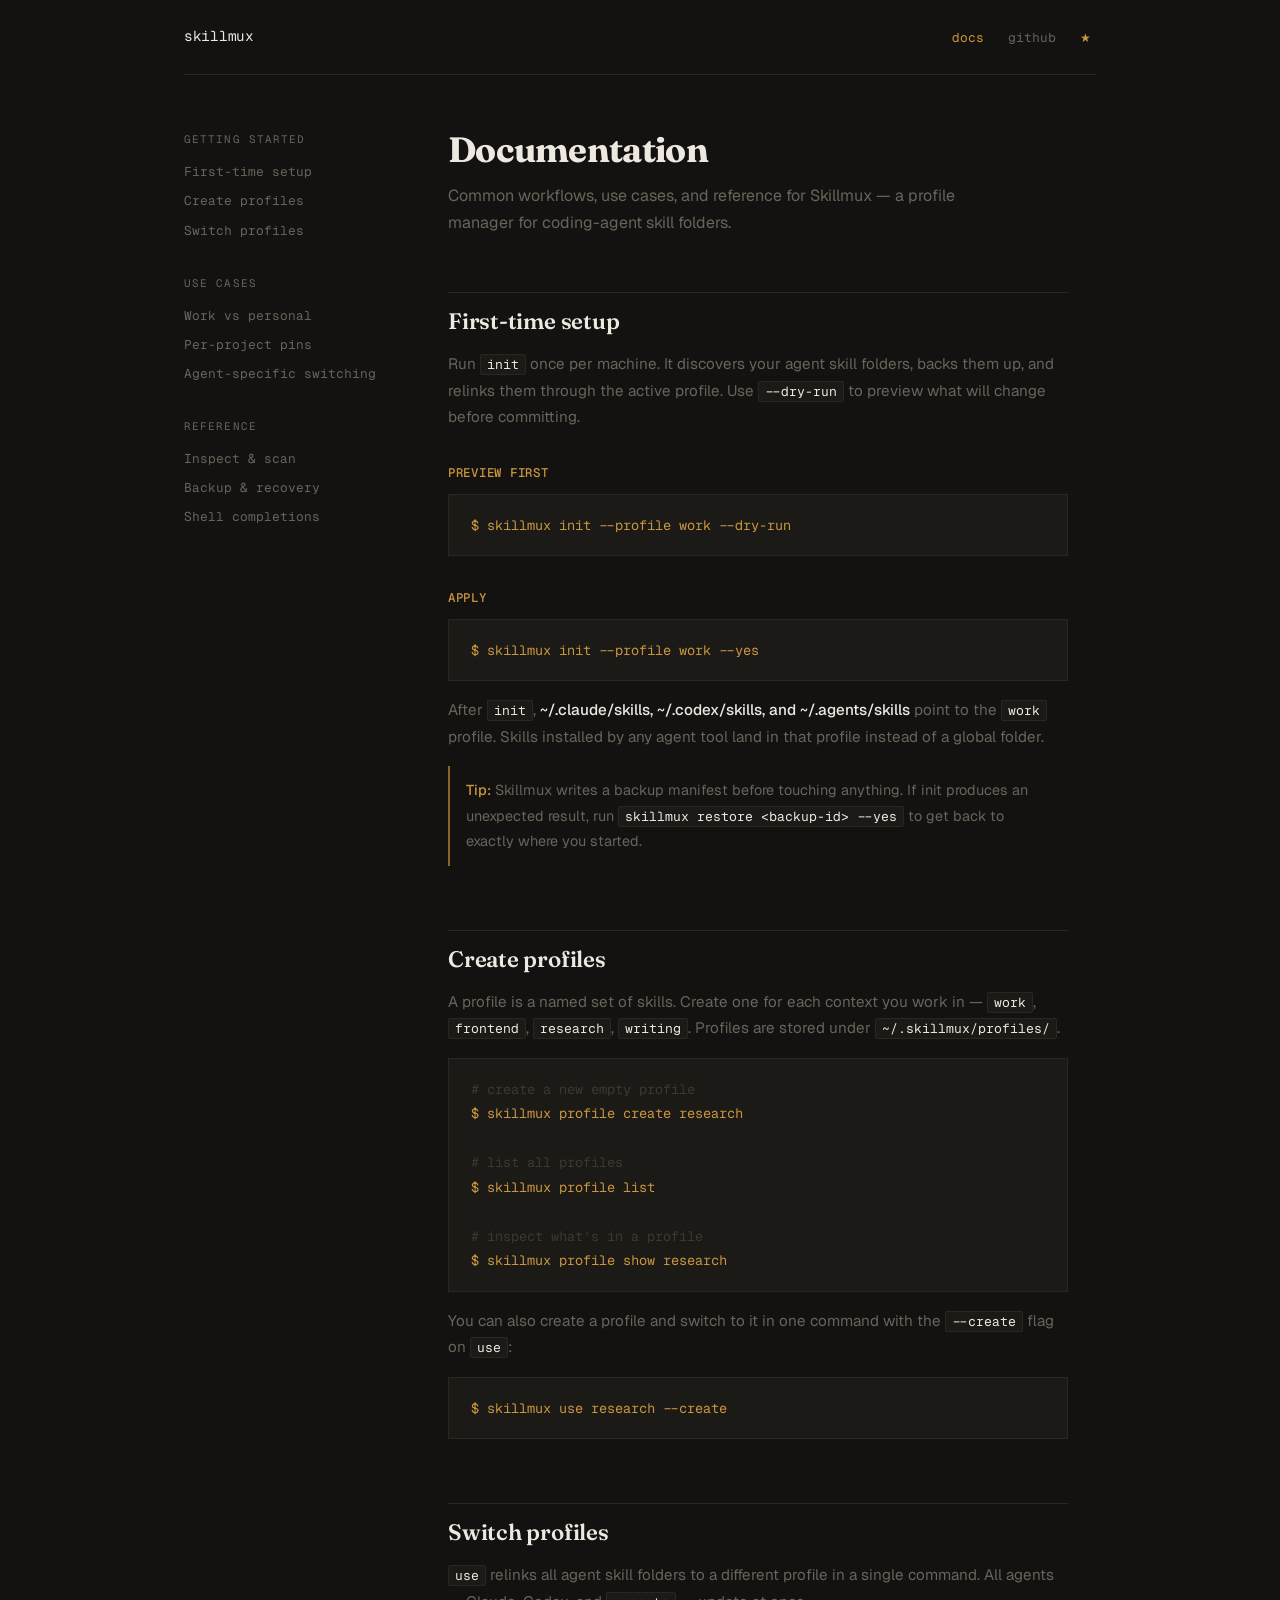
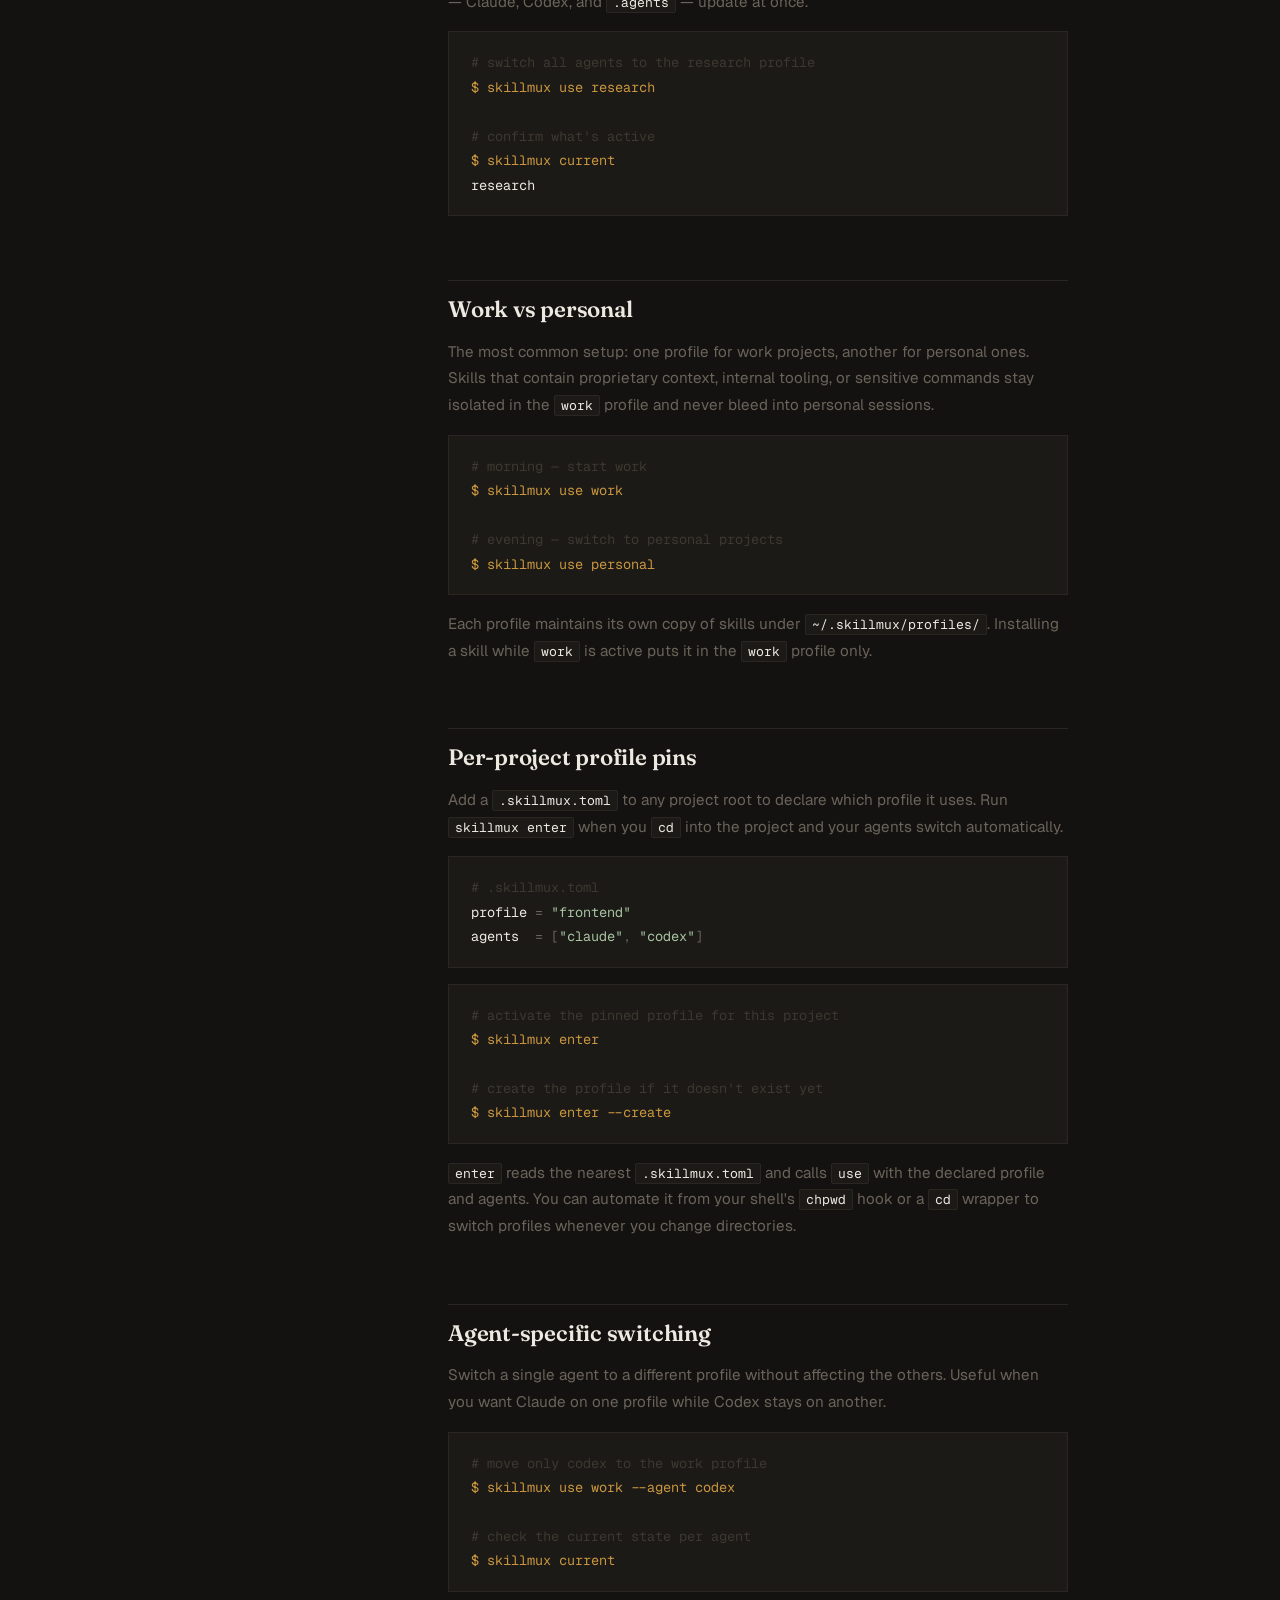
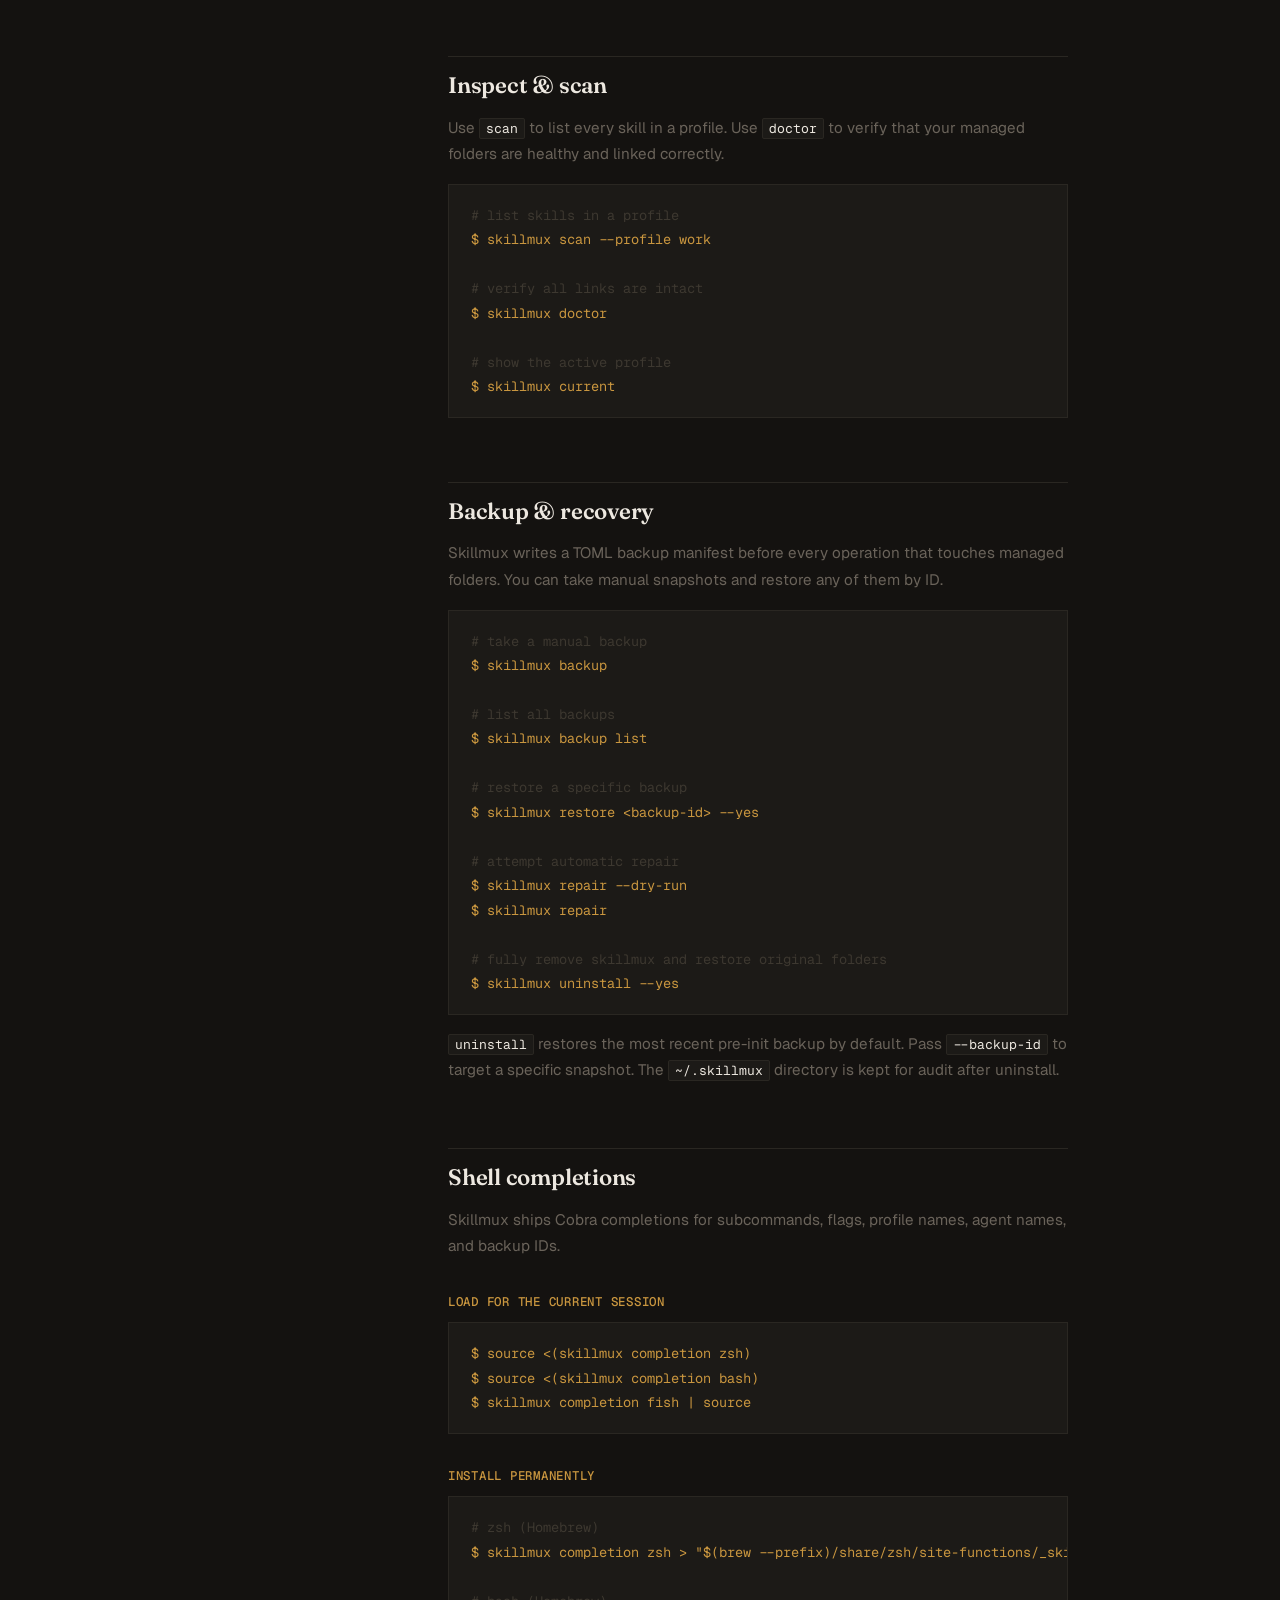
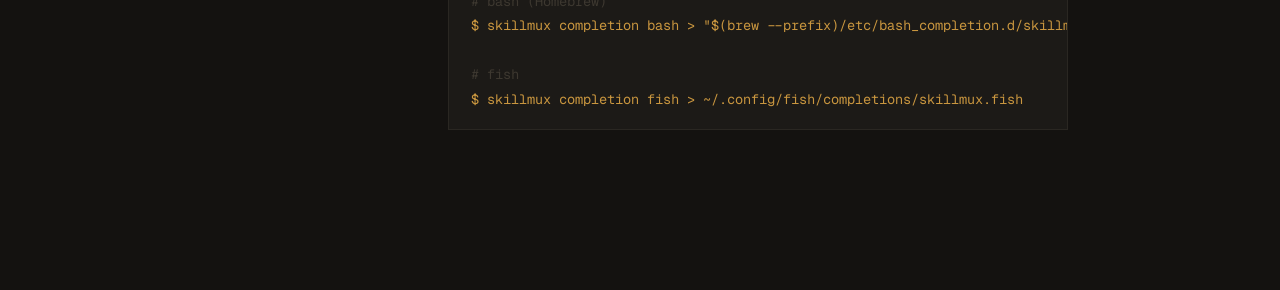
==== docs/docs.html @ 6fe3cd7b "feat: add GitHub Pages landing page and docs Static site in docs/ with landing page (index.html) and" ====
<!DOCTYPE html>
<html lang="en">
<head>
  <meta charset="UTF-8">
  <meta name="viewport" content="width=device-width, initial-scale=1.0">
  <meta name="description" content="Skillmux documentation — common workflows, profile management, per-project pins, and recovery.">
  <title>Skillmux — Docs</title>
  <link rel="preconnect" href="https://fonts.googleapis.com">
  <link rel="preconnect" href="https://fonts.gstatic.com" crossorigin>
  <link rel="stylesheet" href="style.css">
  <style>
    /* ─── Docs-specific layout ─── */

    .docs-layout {
      display: grid;
      grid-template-columns: 200px 1fr;
      gap: 64px;
      max-width: 960px;
      margin: 0 auto;
      padding: 0 24px;
    }

    @media (max-width: 680px) {
      .docs-layout {
        grid-template-columns: 1fr;
        gap: 0;
      }
      .docs-sidebar {
        position: static;
        border-bottom: 1px solid var(--border);
        padding: 24px 0;
        margin-bottom: 48px;
      }
    }

    /* ─── Sidebar ─── */

    .docs-sidebar {
      position: sticky;
      top: 40px;
      align-self: start;
      padding-top: 56px;
    }

    .sidebar-section {
      margin-bottom: 32px;
    }

    .sidebar-heading {
      font-family: var(--font-mono);
      font-size: 0.68rem;
      color: var(--muted);
      letter-spacing: 0.1em;
      text-transform: uppercase;
      margin-bottom: 10px;
    }

    .sidebar-links {
      list-style: none;
      display: flex;
      flex-direction: column;
      gap: 4px;
    }

    .sidebar-links a {
      font-family: var(--font-mono);
      font-size: 0.8rem;
      color: var(--muted);
      text-decoration: none;
      transition: color 0.15s;
      display: block;
      padding: 2px 0;
    }

    .sidebar-links a:hover { color: var(--text); }
    .sidebar-links a.active { color: var(--accent); }

    /* ─── Docs content ─── */

    .docs-content {
      padding: 56px 0 96px;
      max-width: 620px;
    }

    .docs-content h1 {
      font-family: var(--font-display);
      font-size: 2.2rem;
      font-weight: 700;
      line-height: 1.1;
      letter-spacing: -0.02em;
      color: var(--text);
      font-optical-sizing: auto;
      margin-bottom: 12px;
    }

    .docs-content .lead {
      font-size: 1rem;
      color: var(--muted);
      line-height: 1.7;
      margin-bottom: 56px;
      max-width: 520px;
    }

    .docs-section {
      margin-bottom: 64px;
    }

    .docs-section h2 {
      font-family: var(--font-display);
      font-size: 1.4rem;
      font-weight: 600;
      line-height: 1.15;
      letter-spacing: -0.01em;
      color: var(--text);
      font-optical-sizing: auto;
      margin-bottom: 16px;
      padding-top: 16px;
      border-top: 1px solid var(--border);
    }

    .docs-section h3 {
      font-family: var(--font-mono);
      font-size: 0.78rem;
      font-weight: 500;
      color: var(--accent);
      letter-spacing: 0.06em;
      text-transform: uppercase;
      margin-top: 32px;
      margin-bottom: 10px;
    }

    .docs-section p {
      font-size: 0.95rem;
      color: var(--muted);
      line-height: 1.75;
      margin-bottom: 16px;
    }

    .docs-section p strong {
      color: var(--text);
      font-weight: 500;
    }

    .docs-section ul,
    .docs-section ol {
      padding-left: 20px;
      margin-bottom: 16px;
    }

    .docs-section li {
      font-size: 0.95rem;
      color: var(--muted);
      line-height: 1.75;
      margin-bottom: 4px;
    }

    .docs-section li strong { color: var(--text); font-weight: 500; }

    .code-block {
      background: var(--surface);
      border: 1px solid var(--border);
      padding: 18px 22px;
      margin-bottom: 16px;
      overflow-x: auto;
    }

    .code-block pre {
      font-family: var(--font-mono);
      font-size: 0.85rem;
      line-height: 1.8;
      color: var(--muted);
      white-space: pre;
      tab-size: 2;
    }

    .code-block .c  { color: var(--muted-2); }
    .code-block .v  { color: var(--accent); }
    .code-block .k  { color: var(--text); }
    .code-block .s  { color: #A8C4A2; }
    .code-block .kw { color: #8BAFC4; }

    /* inline code */
    .docs-section code {
      font-family: var(--font-mono);
      font-size: 0.82rem;
      color: var(--text);
      background: var(--surface);
      padding: 1px 6px;
      border: 1px solid var(--border);
      border-radius: 2px;
    }

    .callout {
      border-left: 2px solid var(--border);
      padding: 12px 16px;
      margin-bottom: 16px;
    }

    .callout p {
      margin-bottom: 0;
      font-size: 0.9rem;
    }

    .callout.tip { border-color: var(--accent-dim); }
    .callout.tip p { color: var(--muted); }
    .callout.tip strong { color: var(--accent); }

    /* ─── Header override for wider layout ─── */
    .docs-header-wrap {
      max-width: 960px;
      margin: 0 auto;
      padding: 0 24px;
    }
  </style>
</head>
<body>

  <!-- ─── Header ─── -->
  <div class="docs-header-wrap">
    <header class="site-header">
      <a href="/" class="wordmark">skillmux</a>
      <nav aria-label="Site navigation">
        <ul class="site-nav">
          <li><a href="docs.html" style="color: var(--accent);">docs</a></li>
          <li><a href="https://github.com/boringstackoverflow/skillmux">github</a></li>
          <li>
            <a href="https://github.com/boringstackoverflow/skillmux" class="stars" id="gh-link" aria-label="Star on GitHub">
              <span class="star-glyph" aria-hidden="true">★</span>
              <span id="star-count"></span>
            </a>
          </li>
        </ul>
      </nav>
    </header>
  </div>

  <!-- ─── Docs layout ─── -->
  <div class="docs-layout">

    <!-- Sidebar -->
    <aside class="docs-sidebar" aria-label="Documentation navigation">

      <div class="sidebar-section">
        <p class="sidebar-heading">Getting started</p>
        <ul class="sidebar-links">
          <li><a href="#first-time-setup">First-time setup</a></li>
          <li><a href="#create-profiles">Create profiles</a></li>
          <li><a href="#switch-profiles">Switch profiles</a></li>
        </ul>
      </div>

      <div class="sidebar-section">
        <p class="sidebar-heading">Use cases</p>
        <ul class="sidebar-links">
          <li><a href="#work-vs-personal">Work vs personal</a></li>
          <li><a href="#per-project-pins">Per-project pins</a></li>
          <li><a href="#agent-specific">Agent-specific switching</a></li>
        </ul>
      </div>

      <div class="sidebar-section">
        <p class="sidebar-heading">Reference</p>
        <ul class="sidebar-links">
          <li><a href="#inspect">Inspect &amp; scan</a></li>
          <li><a href="#recovery">Backup &amp; recovery</a></li>
          <li><a href="#completions">Shell completions</a></li>
        </ul>
      </div>

    </aside>

    <!-- Main content -->
    <main class="docs-content">

      <h1>Documentation</h1>
      <p class="lead">
        Common workflows, use cases, and reference for Skillmux — a profile manager
        for coding-agent skill folders.
      </p>

      <!-- ─── First-time setup ─── -->
      <section class="docs-section" id="first-time-setup">
        <h2>First-time setup</h2>
        <p>
          Run <code>init</code> once per machine. It discovers your agent skill folders,
          backs them up, and relinks them through the active profile. Use <code>--dry-run</code>
          to preview what will change before committing.
        </p>

        <h3>Preview first</h3>
        <div class="code-block"><pre>
<span class="v">$ skillmux init --profile work --dry-run</span></pre>
        </div>

        <h3>Apply</h3>
        <div class="code-block"><pre>
<span class="v">$ skillmux init --profile work --yes</span></pre>
        </div>

        <p>
          After <code>init</code>, <strong>~/.claude/skills, ~/.codex/skills, and ~/.agents/skills</strong>
          point to the <code>work</code> profile. Skills installed by any agent tool
          land in that profile instead of a global folder.
        </p>

        <div class="callout tip">
          <p><strong>Tip:</strong> Skillmux writes a backup manifest before touching anything.
          If init produces an unexpected result, run <code>skillmux restore &lt;backup-id&gt; --yes</code>
          to get back to exactly where you started.</p>
        </div>
      </section>

      <!-- ─── Create profiles ─── -->
      <section class="docs-section" id="create-profiles">
        <h2>Create profiles</h2>
        <p>
          A profile is a named set of skills. Create one for each context you work in —
          <code>work</code>, <code>frontend</code>, <code>research</code>, <code>writing</code>.
          Profiles are stored under <code>~/.skillmux/profiles/</code>.
        </p>

        <div class="code-block"><pre>
<span class="c"># create a new empty profile</span>
<span class="v">$ skillmux profile create research</span>

<span class="c"># list all profiles</span>
<span class="v">$ skillmux profile list</span>

<span class="c"># inspect what's in a profile</span>
<span class="v">$ skillmux profile show research</span></pre>
        </div>

        <p>
          You can also create a profile and switch to it in one command with the
          <code>--create</code> flag on <code>use</code>:
        </p>

        <div class="code-block"><pre>
<span class="v">$ skillmux use research --create</span></pre>
        </div>
      </section>

      <!-- ─── Switch profiles ─── -->
      <section class="docs-section" id="switch-profiles">
        <h2>Switch profiles</h2>
        <p>
          <code>use</code> relinks all agent skill folders to a different profile in a
          single command. All agents — Claude, Codex, and <code>.agents</code> — update at once.
        </p>

        <div class="code-block"><pre>
<span class="c"># switch all agents to the research profile</span>
<span class="v">$ skillmux use research</span>

<span class="c"># confirm what's active</span>
<span class="v">$ skillmux current</span>
<span class="k">research</span></pre>
        </div>
      </section>

      <!-- ─── Work vs personal ─── -->
      <section class="docs-section" id="work-vs-personal">
        <h2>Work vs personal</h2>
        <p>
          The most common setup: one profile for work projects, another for personal ones.
          Skills that contain proprietary context, internal tooling, or sensitive commands
          stay isolated in the <code>work</code> profile and never bleed into personal sessions.
        </p>

        <div class="code-block"><pre>
<span class="c"># morning — start work</span>
<span class="v">$ skillmux use work</span>

<span class="c"># evening — switch to personal projects</span>
<span class="v">$ skillmux use personal</span></pre>
        </div>

        <p>
          Each profile maintains its own copy of skills under <code>~/.skillmux/profiles/</code>.
          Installing a skill while <code>work</code> is active puts it in the <code>work</code> profile only.
        </p>
      </section>

      <!-- ─── Per-project pins ─── -->
      <section class="docs-section" id="per-project-pins">
        <h2>Per-project profile pins</h2>
        <p>
          Add a <code>.skillmux.toml</code> to any project root to declare which profile it uses.
          Run <code>skillmux enter</code> when you <code>cd</code> into the project and your agents
          switch automatically.
        </p>

        <div class="code-block"><pre>
<span class="c"># .skillmux.toml</span>
<span class="k">profile</span> = <span class="s">"frontend"</span>
<span class="k">agents</span>  = [<span class="s">"claude"</span>, <span class="s">"codex"</span>]</pre>
        </div>

        <div class="code-block"><pre>
<span class="c"># activate the pinned profile for this project</span>
<span class="v">$ skillmux enter</span>

<span class="c"># create the profile if it doesn't exist yet</span>
<span class="v">$ skillmux enter --create</span></pre>
        </div>

        <p>
          <code>enter</code> reads the nearest <code>.skillmux.toml</code> and calls <code>use</code>
          with the declared profile and agents. You can automate it from your shell's
          <code>chpwd</code> hook or a <code>cd</code> wrapper to switch profiles whenever
          you change directories.
        </p>
      </section>

      <!-- ─── Agent-specific switching ─── -->
      <section class="docs-section" id="agent-specific">
        <h2>Agent-specific switching</h2>
        <p>
          Switch a single agent to a different profile without affecting the others.
          Useful when you want Claude on one profile while Codex stays on another.
        </p>

        <div class="code-block"><pre>
<span class="c"># move only codex to the work profile</span>
<span class="v">$ skillmux use work --agent codex</span>

<span class="c"># check the current state per agent</span>
<span class="v">$ skillmux current</span></pre>
        </div>
      </section>

      <!-- ─── Inspect & scan ─── -->
      <section class="docs-section" id="inspect">
        <h2>Inspect &amp; scan</h2>
        <p>
          Use <code>scan</code> to list every skill in a profile. Use <code>doctor</code>
          to verify that your managed folders are healthy and linked correctly.
        </p>

        <div class="code-block"><pre>
<span class="c"># list skills in a profile</span>
<span class="v">$ skillmux scan --profile work</span>

<span class="c"># verify all links are intact</span>
<span class="v">$ skillmux doctor</span>

<span class="c"># show the active profile</span>
<span class="v">$ skillmux current</span></pre>
        </div>
      </section>

      <!-- ─── Backup & recovery ─── -->
      <section class="docs-section" id="recovery">
        <h2>Backup &amp; recovery</h2>
        <p>
          Skillmux writes a TOML backup manifest before every operation that touches
          managed folders. You can take manual snapshots and restore any of them by ID.
        </p>

        <div class="code-block"><pre>
<span class="c"># take a manual backup</span>
<span class="v">$ skillmux backup</span>

<span class="c"># list all backups</span>
<span class="v">$ skillmux backup list</span>

<span class="c"># restore a specific backup</span>
<span class="v">$ skillmux restore &lt;backup-id&gt; --yes</span>

<span class="c"># attempt automatic repair</span>
<span class="v">$ skillmux repair --dry-run</span>
<span class="v">$ skillmux repair</span>

<span class="c"># fully remove skillmux and restore original folders</span>
<span class="v">$ skillmux uninstall --yes</span></pre>
        </div>

        <p>
          <code>uninstall</code> restores the most recent pre-init backup by default.
          Pass <code>--backup-id</code> to target a specific snapshot. The
          <code>~/.skillmux</code> directory is kept for audit after uninstall.
        </p>
      </section>

      <!-- ─── Shell completions ─── -->
      <section class="docs-section" id="completions">
        <h2>Shell completions</h2>
        <p>
          Skillmux ships Cobra completions for subcommands, flags, profile names, agent
          names, and backup IDs.
        </p>

        <h3>Load for the current session</h3>
        <div class="code-block"><pre>
<span class="v">$ source &lt;(skillmux completion zsh)</span>
<span class="v">$ source &lt;(skillmux completion bash)</span>
<span class="v">$ skillmux completion fish | source</span></pre>
        </div>

        <h3>Install permanently</h3>
        <div class="code-block"><pre>
<span class="c"># zsh (Homebrew)</span>
<span class="v">$ skillmux completion zsh &gt; "$(brew --prefix)/share/zsh/site-functions/_skillmux"</span>

<span class="c"># bash (Homebrew)</span>
<span class="v">$ skillmux completion bash &gt; "$(brew --prefix)/etc/bash_completion.d/skillmux"</span>

<span class="c"># fish</span>
<span class="v">$ skillmux completion fish &gt; ~/.config/fish/completions/skillmux.fish</span></pre>
        </div>
      </section>

    </main>
  </div>

  <script>
    // Fetch live GitHub star count
    (function() {
      var el = document.getElementById('star-count');
      if (!el) return;
      fetch('https://api.github.com/repos/boringstackoverflow/skillmux', {
        headers: { 'Accept': 'application/vnd.github.v3+json' }
      })
      .then(function(r) { return r.json(); })
      .then(function(d) {
        var n = d.stargazers_count;
        if (typeof n === 'number') {
          el.textContent = n >= 1000
            ? (n / 1000).toFixed(1).replace(/\.0$/, '') + 'k'
            : String(n);
        }
      })
      .catch(function() {});
    })();

    // Highlight active sidebar link on scroll
    (function() {
      var sections = document.querySelectorAll('.docs-section[id]');
      var links = document.querySelectorAll('.sidebar-links a');
      if (!sections.length || !links.length) return;

      function onScroll() {
        var scrollY = window.scrollY + 120;
        var current = '';
        sections.forEach(function(s) {
          if (s.offsetTop <= scrollY) current = s.id;
        });
        links.forEach(function(a) {
          a.classList.toggle('active', a.getAttribute('href') === '#' + current);
        });
      }

      window.addEventListener('scroll', onScroll, { passive: true });
      onScroll();
    })();
  </script>

</body>
</html>
---- docs/style.css ----
@import url('https://fonts.googleapis.com/css2?family=Fraunces:ital,opsz,wght@0,9..144,300..900;1,9..144,300..900&display=swap');
@import url('https://fonts.googleapis.com/css2?family=Geist:wght@300;400;500;600&family=Geist+Mono:wght@300;400;500&display=swap');

:root {
  --bg:         #141210;
  --surface:    #1C1A17;
  --surface-2:  #242118;
  --text:       #EDE8E0;
  --muted:      #6A635A;
  --muted-2:    #3D3830;
  --accent:     #C9963F;
  --accent-dim: #8A6629;
  --border:     #2A2722;

  --font-display: 'Fraunces', Georgia, serif;
  --font-body:    'Geist', -apple-system, BlinkMacSystemFont, sans-serif;
  --font-mono:    'Geist Mono', 'Menlo', 'Monaco', monospace;

  --max-w: 680px;
}

*, *::before, *::after {
  box-sizing: border-box;
  margin: 0;
  padding: 0;
}

html {
  font-size: 16px;
  scroll-behavior: smooth;
}

body {
  background: var(--bg);
  color: var(--text);
  font-family: var(--font-body);
  font-size: 1rem;
  line-height: 1.65;
  -webkit-font-smoothing: antialiased;
  -moz-osx-font-smoothing: grayscale;
}

/* ─── Layout ─── */

.wrap {
  max-width: var(--max-w);
  margin: 0 auto;
  padding: 0 24px;
}

/* ─── Header ─── */

.site-header {
  display: flex;
  justify-content: space-between;
  align-items: center;
  padding: 24px 0;
  border-bottom: 1px solid var(--border);
}

.wordmark {
  font-family: var(--font-mono);
  font-size: 0.9rem;
  font-weight: 400;
  color: var(--text);
  letter-spacing: -0.02em;
  text-decoration: none;
}
.wordmark:hover { color: var(--accent); }

.site-nav {
  display: flex;
  gap: 24px;
  align-items: center;
  list-style: none;
}

.site-nav a {
  font-family: var(--font-mono);
  font-size: 0.8rem;
  color: var(--muted);
  text-decoration: none;
  transition: color 0.15s;
}
.site-nav a:hover { color: var(--text); }

.stars {
  display: flex;
  align-items: center;
  gap: 5px;
  font-family: var(--font-mono);
  font-size: 0.8rem;
  color: var(--muted);
  text-decoration: none;
  transition: color 0.15s;
}
.stars:hover { color: var(--text); }
.star-glyph { color: var(--accent); font-size: 0.72rem; }

/* ─── Hero ─── */

.hero {
  padding: 96px 0 80px;
}

.eyebrow {
  display: block;
  font-family: var(--font-mono);
  font-size: 0.72rem;
  color: var(--accent);
  letter-spacing: 0.12em;
  text-transform: uppercase;
  margin-bottom: 24px;
}

.headline {
  font-family: var(--font-display);
  font-size: clamp(2.6rem, 6vw, 3.75rem);
  font-weight: 700;
  line-height: 1.08;
  letter-spacing: -0.02em;
  color: var(--text);
  font-optical-sizing: auto;
  margin-bottom: 28px;
}

.subhead {
  font-size: 1.05rem;
  color: var(--muted);
  line-height: 1.7;
  max-width: 520px;
  margin-bottom: 48px;
}

.subhead strong {
  color: var(--text);
  font-weight: 500;
}

/* ─── Install block ─── */

.install {
  margin-bottom: 0;
}

.install-label {
  display: block;
  font-family: var(--font-mono);
  font-size: 0.7rem;
  color: var(--muted);
  letter-spacing: 0.1em;
  text-transform: uppercase;
  margin-bottom: 8px;
}

.install-primary {
  display: flex;
  align-items: center;
  gap: 14px;
  flex-wrap: wrap;
  margin-bottom: 4px;
}

.install-cmd {
  font-family: var(--font-mono);
  font-size: 1.15rem;
  font-weight: 400;
  color: var(--text);
  letter-spacing: -0.01em;
  /* selectable text — no box, no chrome */
  cursor: text;
  user-select: all;
}

.copy-btn {
  background: none;
  border: 1px solid var(--border);
  color: var(--muted);
  font-family: var(--font-mono);
  font-size: 0.7rem;
  padding: 4px 10px;
  cursor: pointer;
  border-radius: 3px;
  transition: border-color 0.15s, color 0.15s;
  letter-spacing: 0.04em;
  flex-shrink: 0;
}
.copy-btn:hover { border-color: var(--accent-dim); color: var(--accent); }
.copy-btn.copied { border-color: var(--accent); color: var(--accent); }

.install-alts {
  display: flex;
  flex-direction: column;
  gap: 5px;
  margin-top: 14px;
  padding-top: 14px;
  border-top: 1px solid var(--border);
}

.install-alt-row {
  display: flex;
  align-items: baseline;
  gap: 14px;
  font-family: var(--font-mono);
  font-size: 0.8rem;
  color: var(--muted);
}

.alt-method {
  color: var(--muted-2);
  min-width: 36px;
  flex-shrink: 0;
}

/* ─── Features ─── */

.features {
  padding: 72px 0;
  border-top: 1px solid var(--border);
}

.section-label {
  display: block;
  font-family: var(--font-mono);
  font-size: 0.7rem;
  color: var(--muted);
  letter-spacing: 0.1em;
  text-transform: uppercase;
  margin-bottom: 48px;
}

.feature-list {
  display: flex;
  flex-direction: column;
  gap: 40px;
}

.feature {
  display: grid;
  grid-template-columns: 1fr 2fr;
  gap: 32px;
  align-items: start;
}

@media (max-width: 540px) {
  .feature { grid-template-columns: 1fr; gap: 8px; }
}

.feature-title {
  font-family: var(--font-display);
  font-size: 1.15rem;
  font-weight: 500;
  color: var(--text);
  line-height: 1.2;
  font-optical-sizing: auto;
}

.feature-desc {
  font-size: 0.95rem;
  color: var(--muted);
  line-height: 1.7;
}

.feature-desc strong {
  color: var(--text);
  font-weight: 500;
}

/* ─── In practice / proof ─── */

.proof {
  padding: 72px 0;
  border-top: 1px solid var(--border);
}

.snippet {
  background: var(--surface);
  border: 1px solid var(--border);
  padding: 24px 28px;
  margin-bottom: 14px;
  overflow-x: auto;
}

.snippet pre {
  font-family: var(--font-mono);
  font-size: 0.85rem;
  line-height: 1.8;
  color: var(--muted);
  white-space: pre;
  tab-size: 2;
}

.c { color: var(--muted-2); }         /* comment */
.k { color: var(--text); }            /* key */
.s { color: #A8C4A2; }                /* string */
.v { color: var(--accent); }          /* command / value */

.attribution {
  font-family: var(--font-mono);
  font-size: 0.72rem;
  color: var(--muted-2);
}

/* ─── Footer ─── */

.site-footer {
  padding: 48px 0 64px;
  border-top: 1px solid var(--border);
  display: flex;
  justify-content: space-between;
  align-items: center;
  flex-wrap: wrap;
  gap: 16px;
}

.footer-copy {
  font-family: var(--font-mono);
  font-size: 0.75rem;
  color: var(--muted-2);
}

.footer-links {
  display: flex;
  gap: 24px;
  list-style: none;
}

.footer-links a {
  font-family: var(--font-mono);
  font-size: 0.75rem;
  color: var(--muted);
  text-decoration: none;
  transition: color 0.15s;
}
.footer-links a:hover { color: var(--accent); }

/* ─── Responsive ─── */

@media (max-width: 480px) {
  .hero { padding: 64px 0 56px; }
  .install-cmd { font-size: 0.9rem; word-break: break-all; }
  .features, .proof { padding: 56px 0; }
  .site-footer { flex-direction: column; align-items: flex-start; }
}
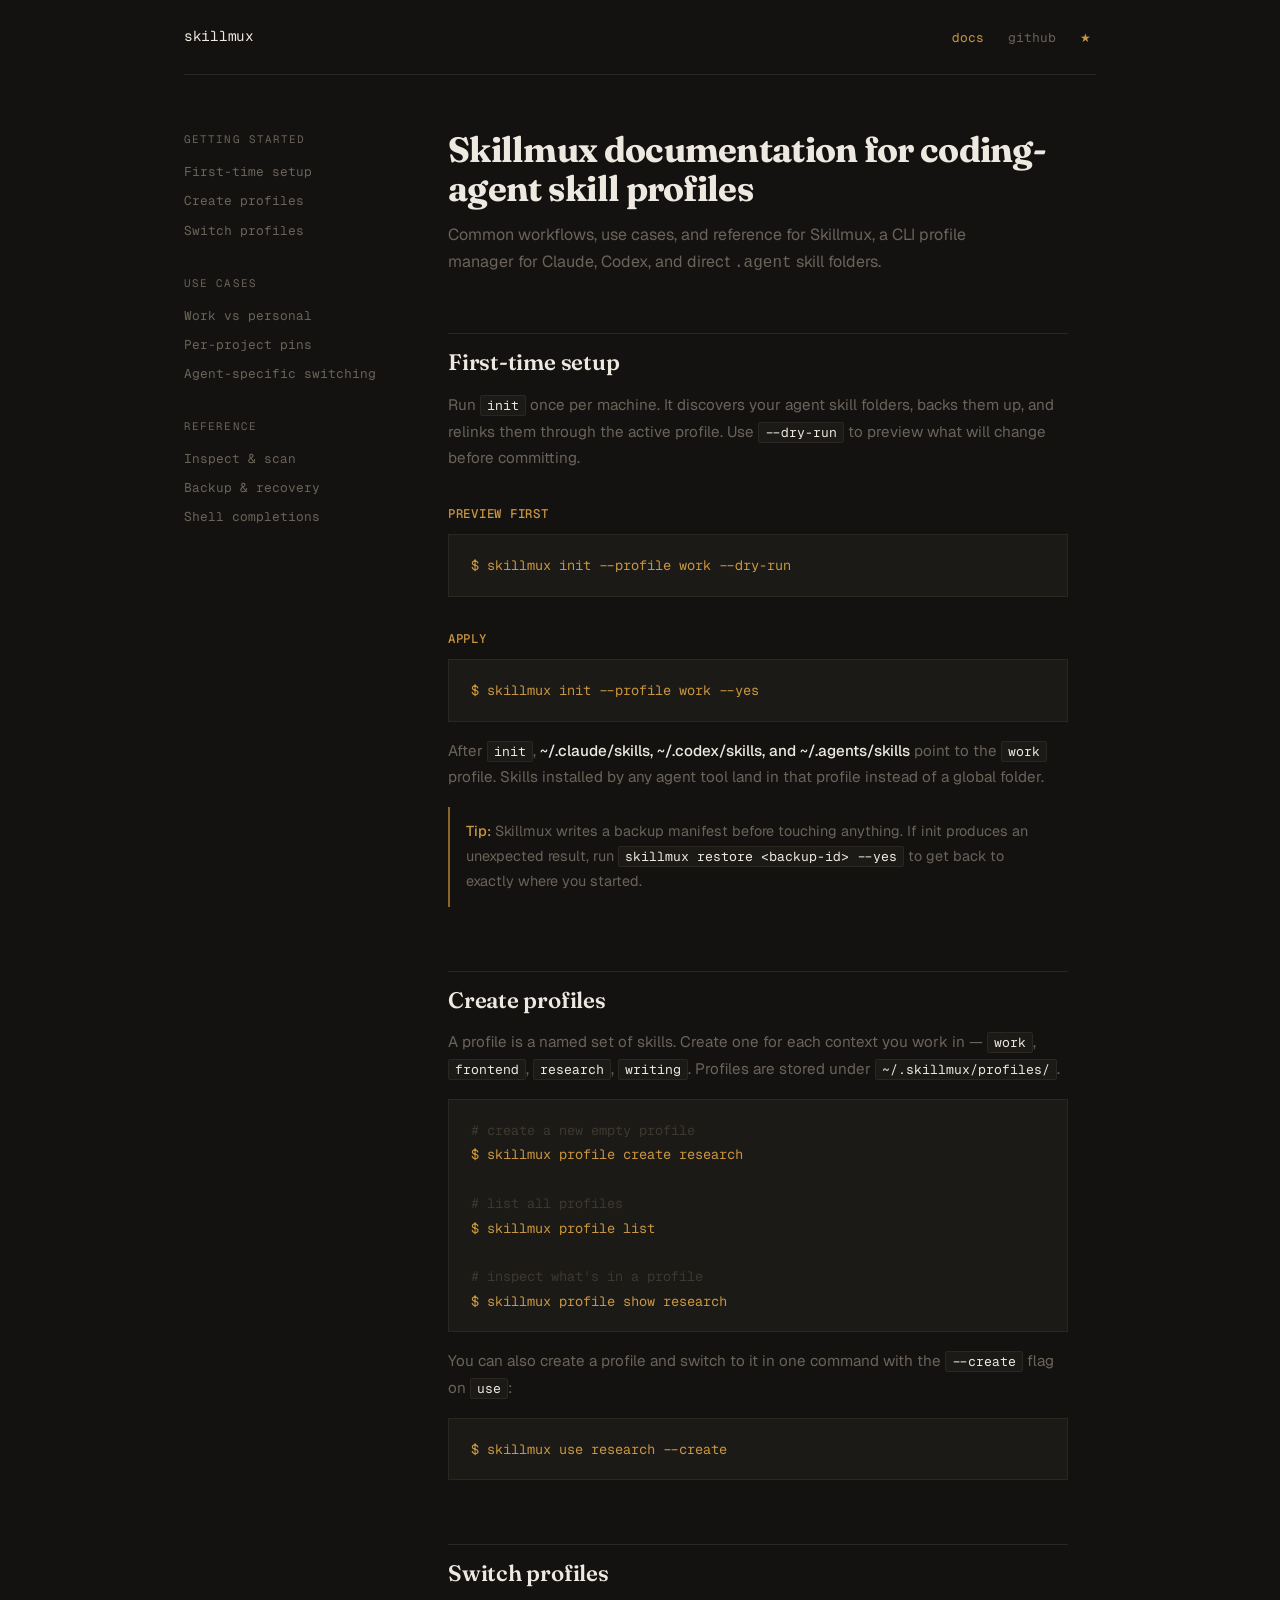
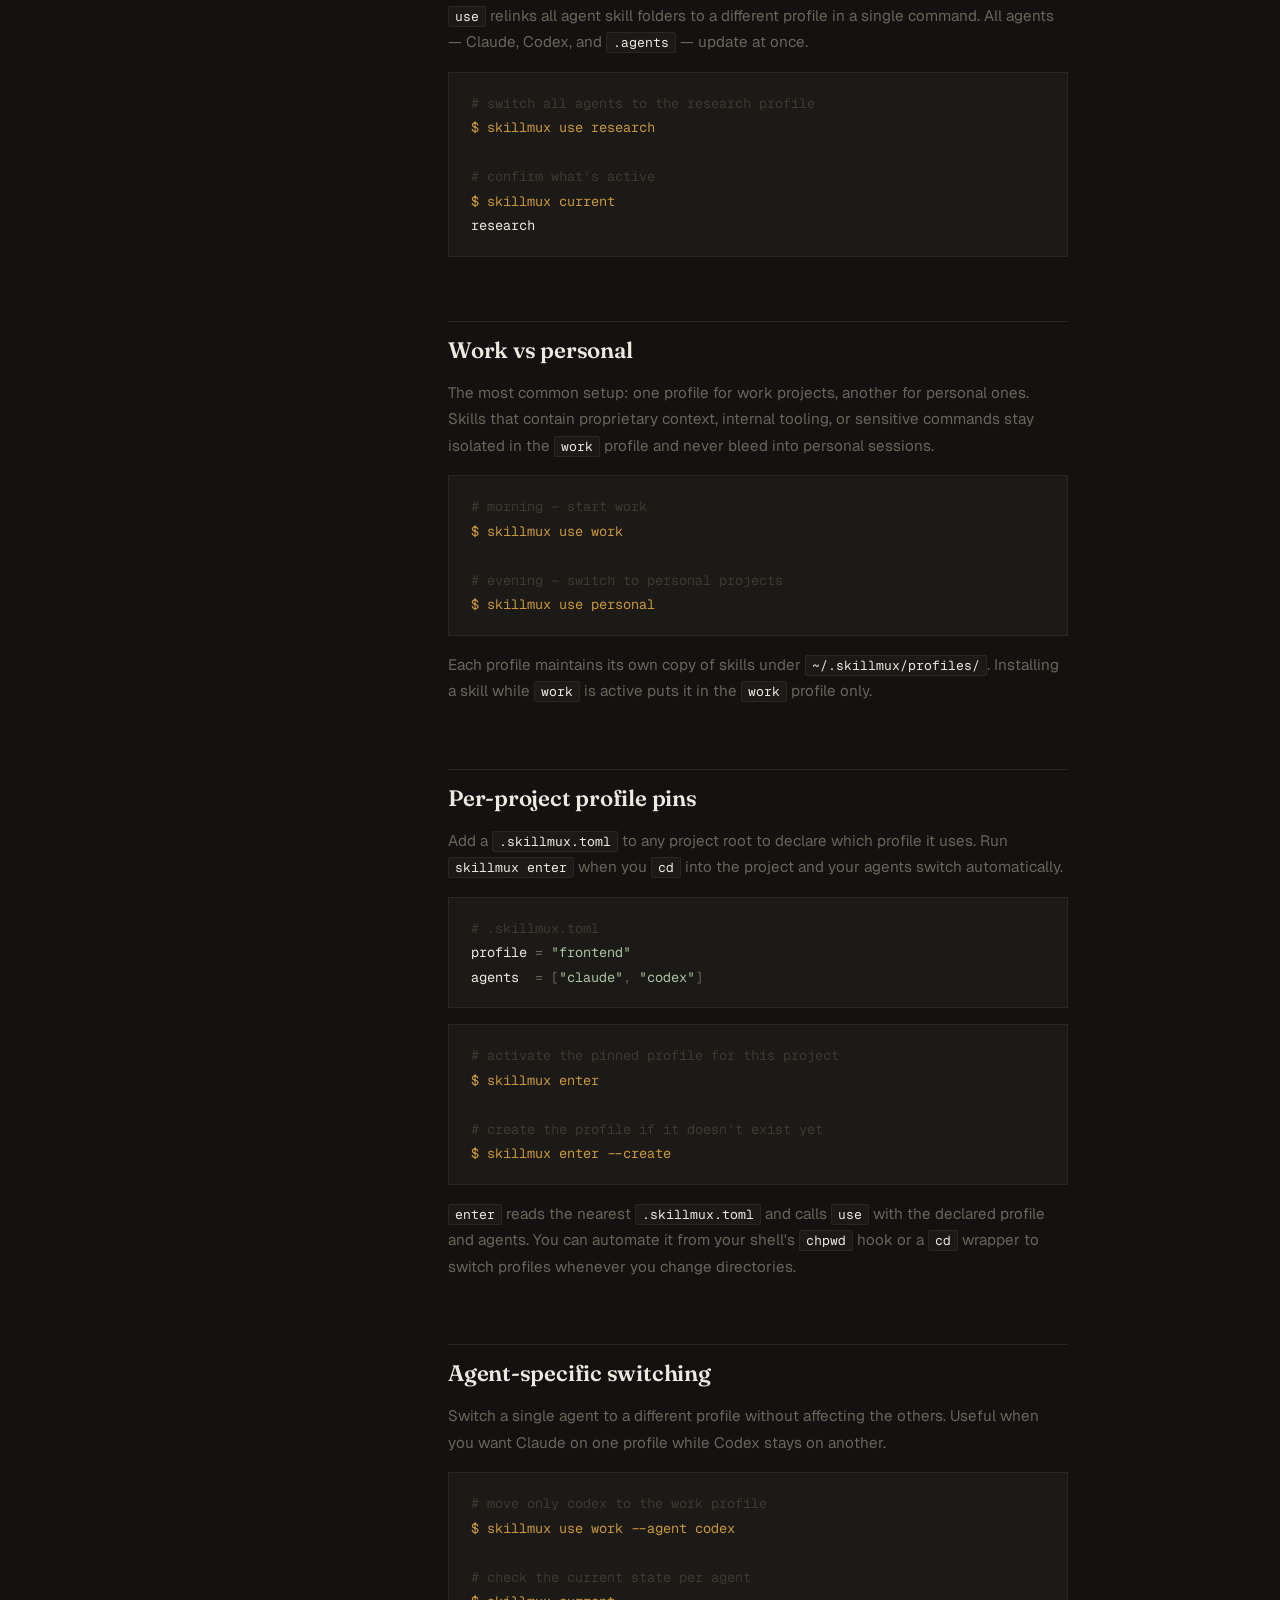
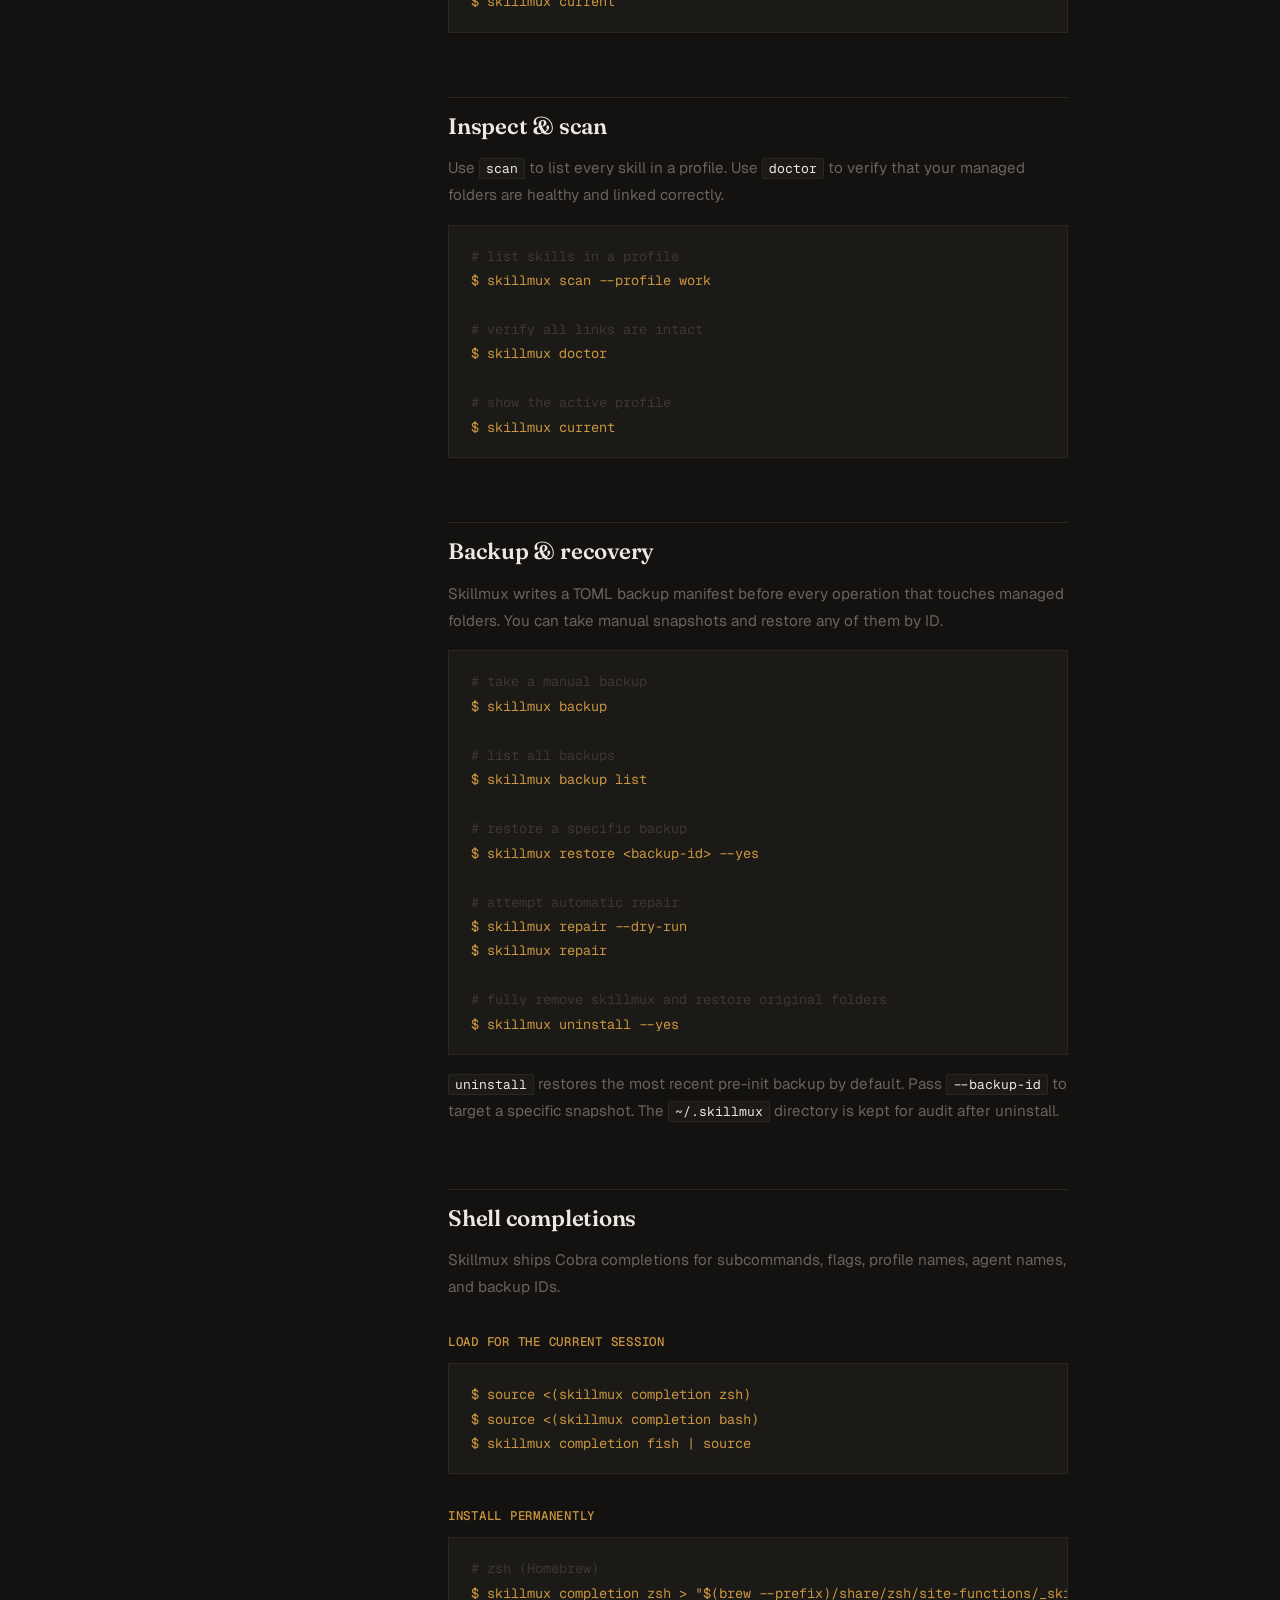
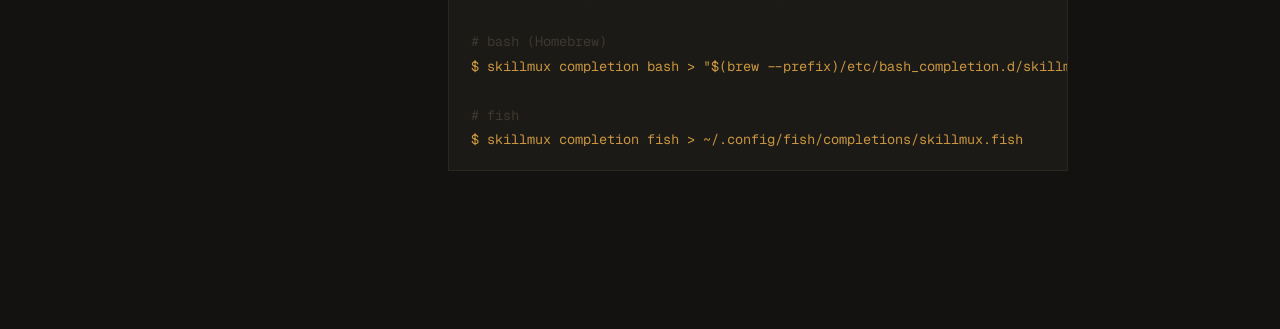
==== commit 0745c7a5: "Improve SEO metadata and site discovery" ====
--- a/docs/docs.html
+++ b/docs/docs.html
@@ -3,11 +3,51 @@
 <head>
   <meta charset="UTF-8">
   <meta name="viewport" content="width=device-width, initial-scale=1.0">
-  <meta name="description" content="Skillmux documentation — common workflows, profile management, per-project pins, and recovery.">
-  <title>Skillmux — Docs</title>
+  <meta name="description" content="Skillmux documentation for Claude, Codex, and coding-agent skill profiles. Learn setup, profile switching, per-project pins, backups, and shell completions.">
+  <meta name="robots" content="index,follow">
+  <meta name="theme-color" content="#141210">
+  <link rel="canonical" href="https://boringstackoverflow.github.io/skillmux/docs.html">
+  <meta property="og:site_name" content="Skillmux">
+  <meta property="og:title" content="Skillmux Docs — coding-agent skill profiles">
+  <meta property="og:description" content="Setup, profile switching, project pins, backup recovery, and shell completion docs for Skillmux.">
+  <meta property="og:type" content="article">
+  <meta property="og:url" content="https://boringstackoverflow.github.io/skillmux/docs.html">
+  <meta property="og:image" content="https://boringstackoverflow.github.io/skillmux/social-card.png">
+  <meta property="og:image:type" content="image/png">
+  <meta property="og:image:width" content="1200">
+  <meta property="og:image:height" content="630">
+  <meta property="og:image:alt" content="Skillmux documentation for coding-agent skill profiles">
+  <meta property="og:locale" content="en_US">
+  <meta name="twitter:card" content="summary_large_image">
+  <meta name="twitter:title" content="Skillmux Docs — coding-agent skill profiles">
+  <meta name="twitter:description" content="Common workflows and command reference for managing Claude, Codex, and coding-agent skill profiles.">
+  <meta name="twitter:image" content="https://boringstackoverflow.github.io/skillmux/social-card.png">
+  <title>Skillmux Docs — Claude, Codex, and coding-agent skill profiles</title>
+  <link rel="icon" href="favicon.svg" type="image/svg+xml">
+  <link rel="manifest" href="site.webmanifest">
   <link rel="preconnect" href="https://fonts.googleapis.com">
   <link rel="preconnect" href="https://fonts.gstatic.com" crossorigin>
   <link rel="stylesheet" href="style.css">
+  <script type="application/ld+json">
+  {
+    "@context": "https://schema.org",
+    "@type": "TechArticle",
+    "headline": "Skillmux documentation for coding-agent skill profiles",
+    "description": "Common workflows and command reference for managing Claude, Codex, and coding-agent skill profiles with Skillmux.",
+    "url": "https://boringstackoverflow.github.io/skillmux/docs.html",
+    "about": "Skill profile management for coding agents",
+    "author": {
+      "@type": "Person",
+      "name": "boringstackoverflow",
+      "url": "https://github.com/boringstackoverflow"
+    },
+    "publisher": {
+      "@type": "Organization",
+      "name": "Skillmux",
+      "url": "https://boringstackoverflow.github.io/skillmux/"
+    }
+  }
+  </script>
   <style>
     /* ─── Docs-specific layout ─── */
 
@@ -15,7 +55,7 @@
       display: grid;
       grid-template-columns: 200px 1fr;
       gap: 64px;
-      max-width: 960px;
+      max-width: var(--max-w);
       margin: 0 auto;
       padding: 0 24px;
     }
@@ -207,7 +247,7 @@
 
     /* ─── Header override for wider layout ─── */
     .docs-header-wrap {
-      max-width: 960px;
+      max-width: var(--max-w);
       margin: 0 auto;
       padding: 0 24px;
     }
@@ -218,7 +258,7 @@
   <!-- ─── Header ─── -->
   <div class="docs-header-wrap">
     <header class="site-header">
-      <a href="/" class="wordmark">skillmux</a>
+      <a href="https://boringstackoverflow.github.io/skillmux/" class="wordmark">skillmux</a>
       <nav aria-label="Site navigation">
         <ul class="site-nav">
           <li><a href="docs.html" style="color: var(--accent);">docs</a></li>
@@ -272,10 +312,10 @@
     <!-- Main content -->
     <main class="docs-content">
 
-      <h1>Documentation</h1>
+      <h1>Skillmux documentation for coding-agent skill profiles</h1>
       <p class="lead">
-        Common workflows, use cases, and reference for Skillmux — a profile manager
-        for coding-agent skill folders.
+        Common workflows, use cases, and reference for Skillmux, a CLI profile
+        manager for Claude, Codex, and direct <code>.agent</code> skill folders.
       </p>
 
       <!-- ─── First-time setup ─── -->
--- a/docs/style.css
+++ b/docs/style.css
@@ -16,7 +16,7 @@
   --font-body:    'Geist', -apple-system, BlinkMacSystemFont, sans-serif;
   --font-mono:    'Geist Mono', 'Menlo', 'Monaco', monospace;
 
-  --max-w: 680px;
+  --max-w: 960px;
 }
 
 *, *::before, *::after {
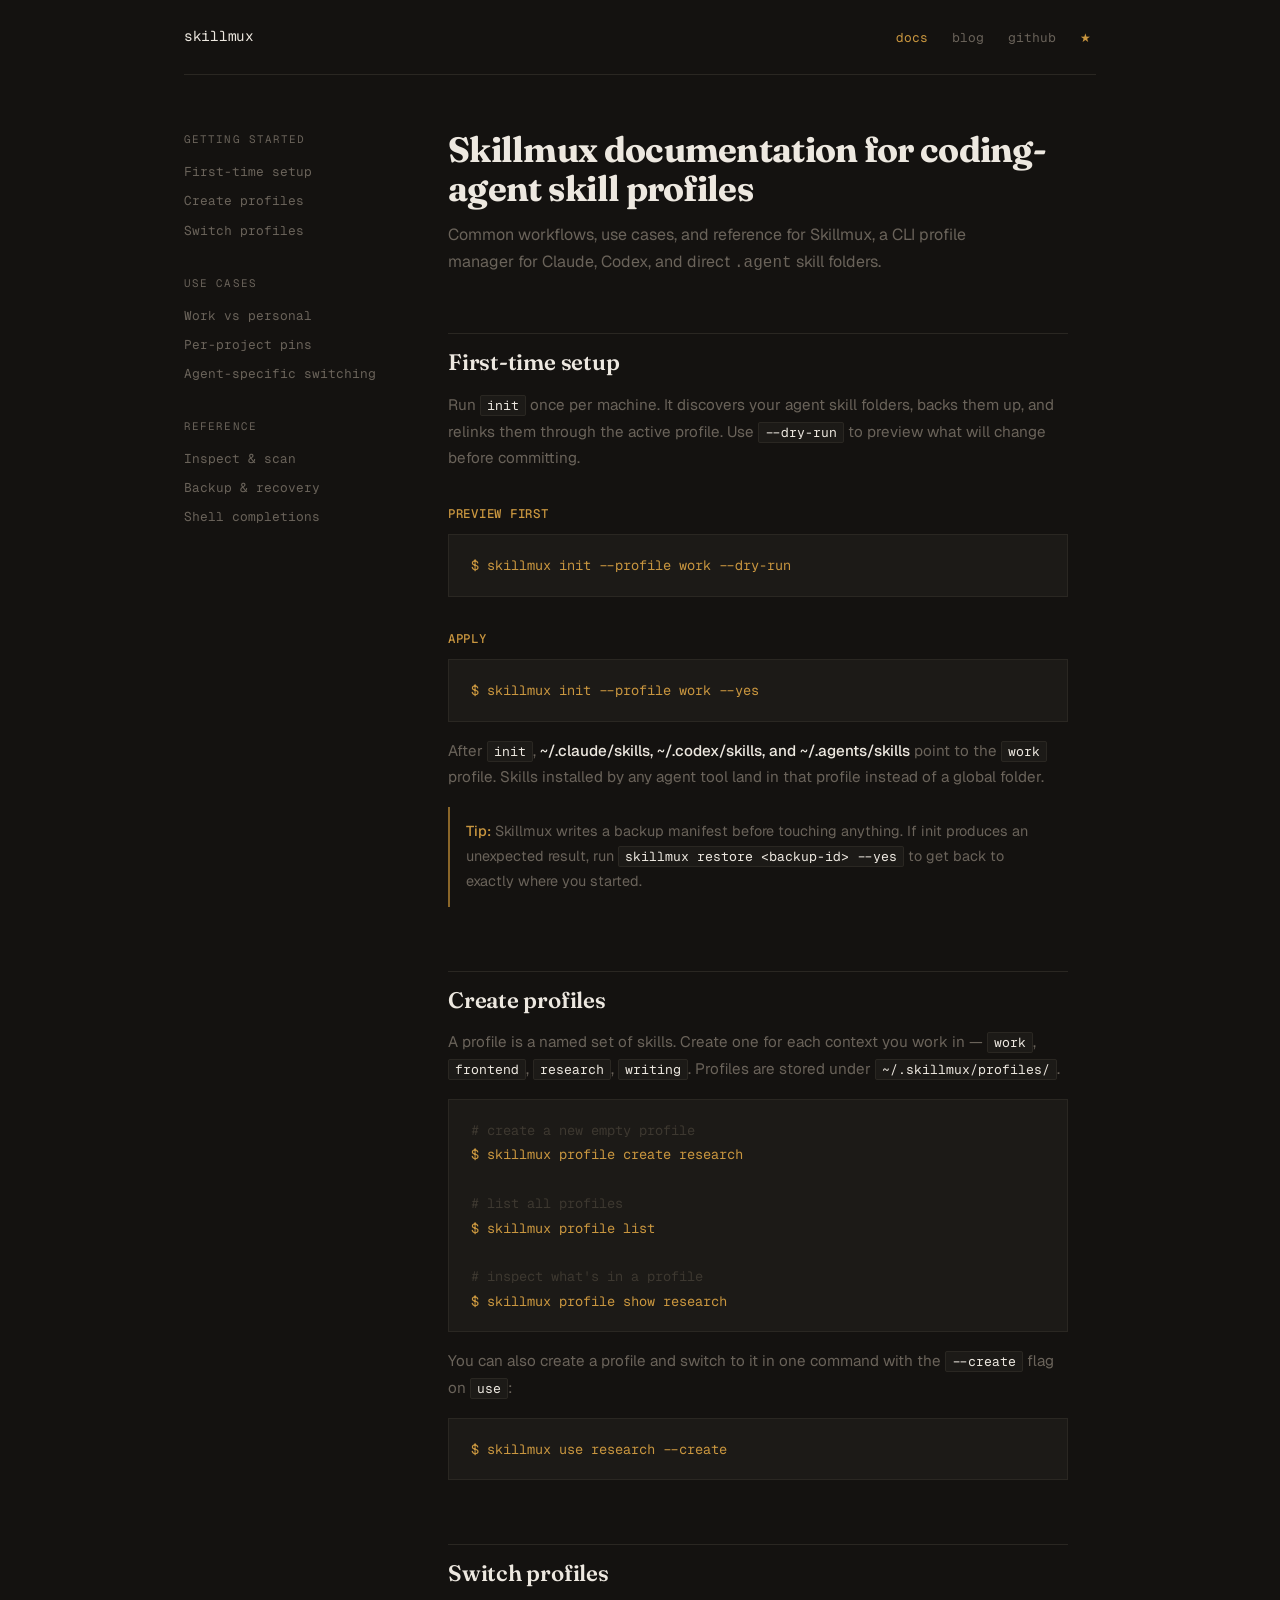
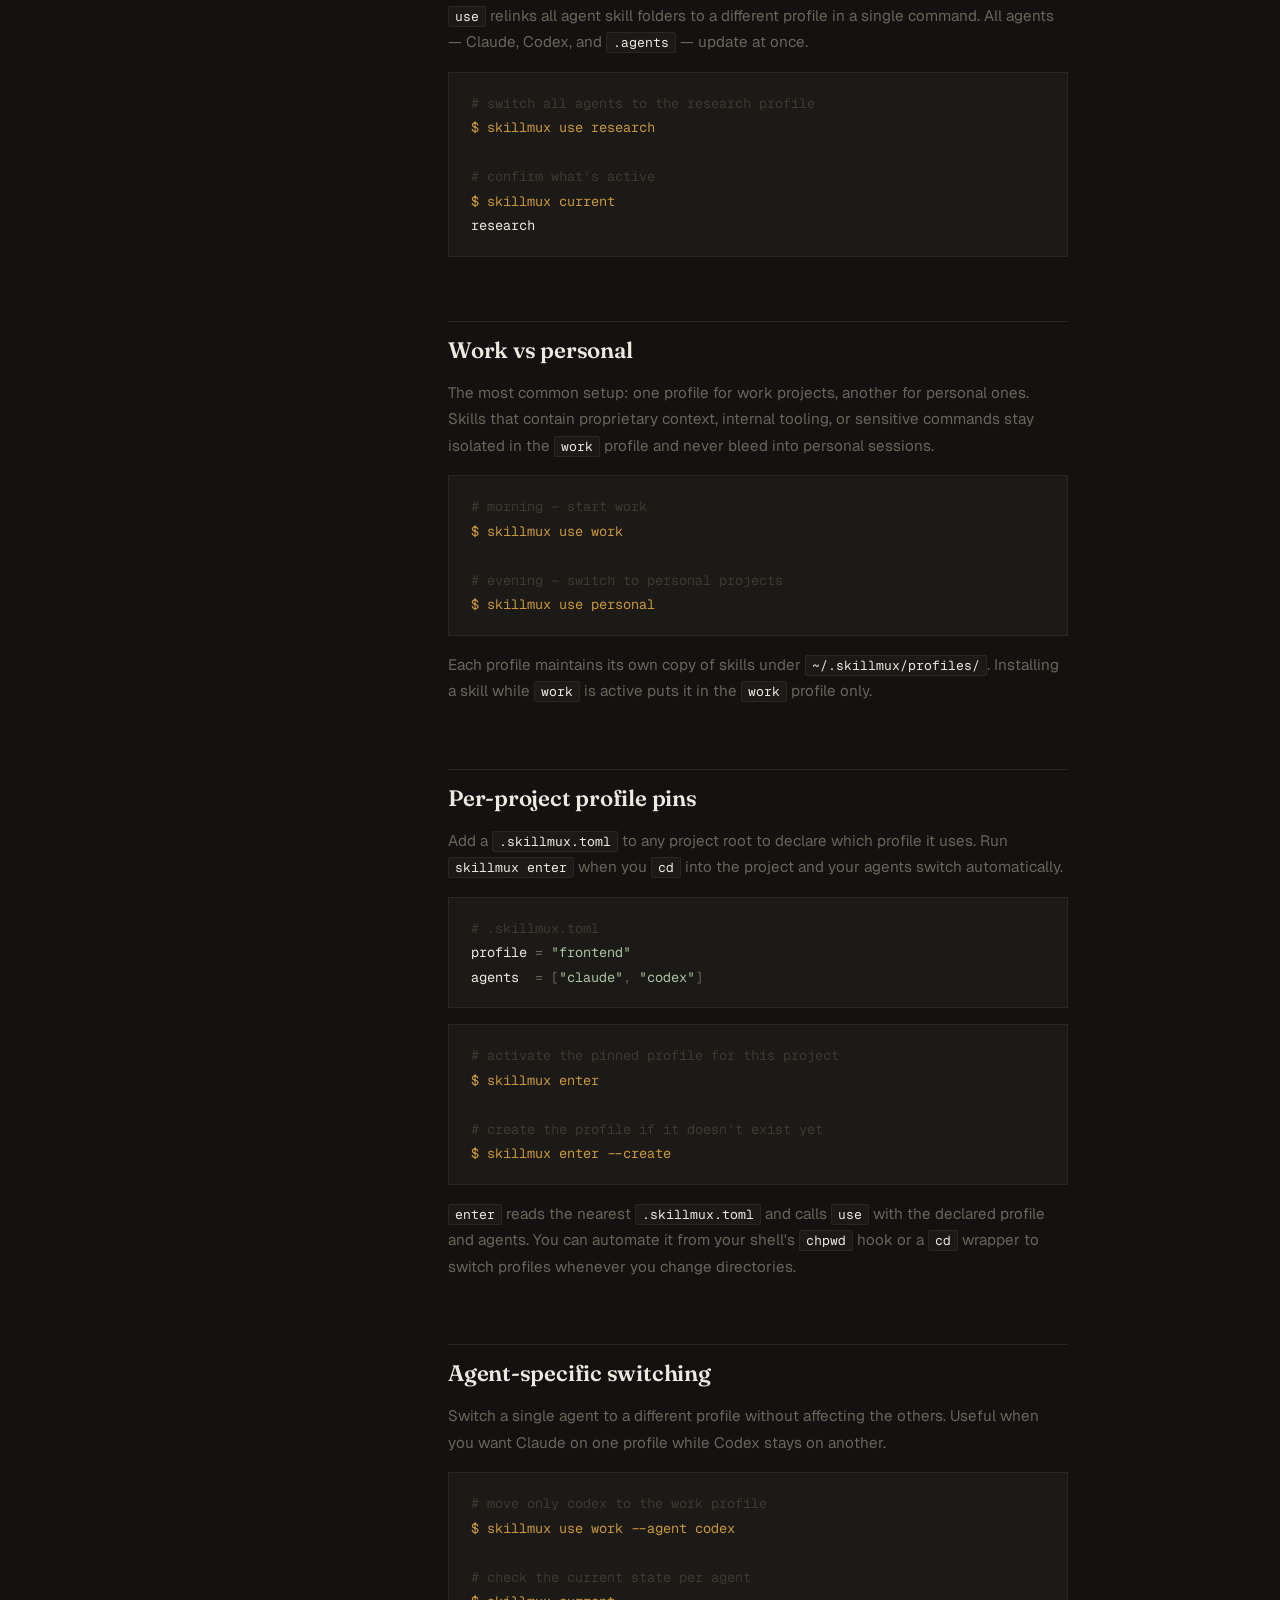
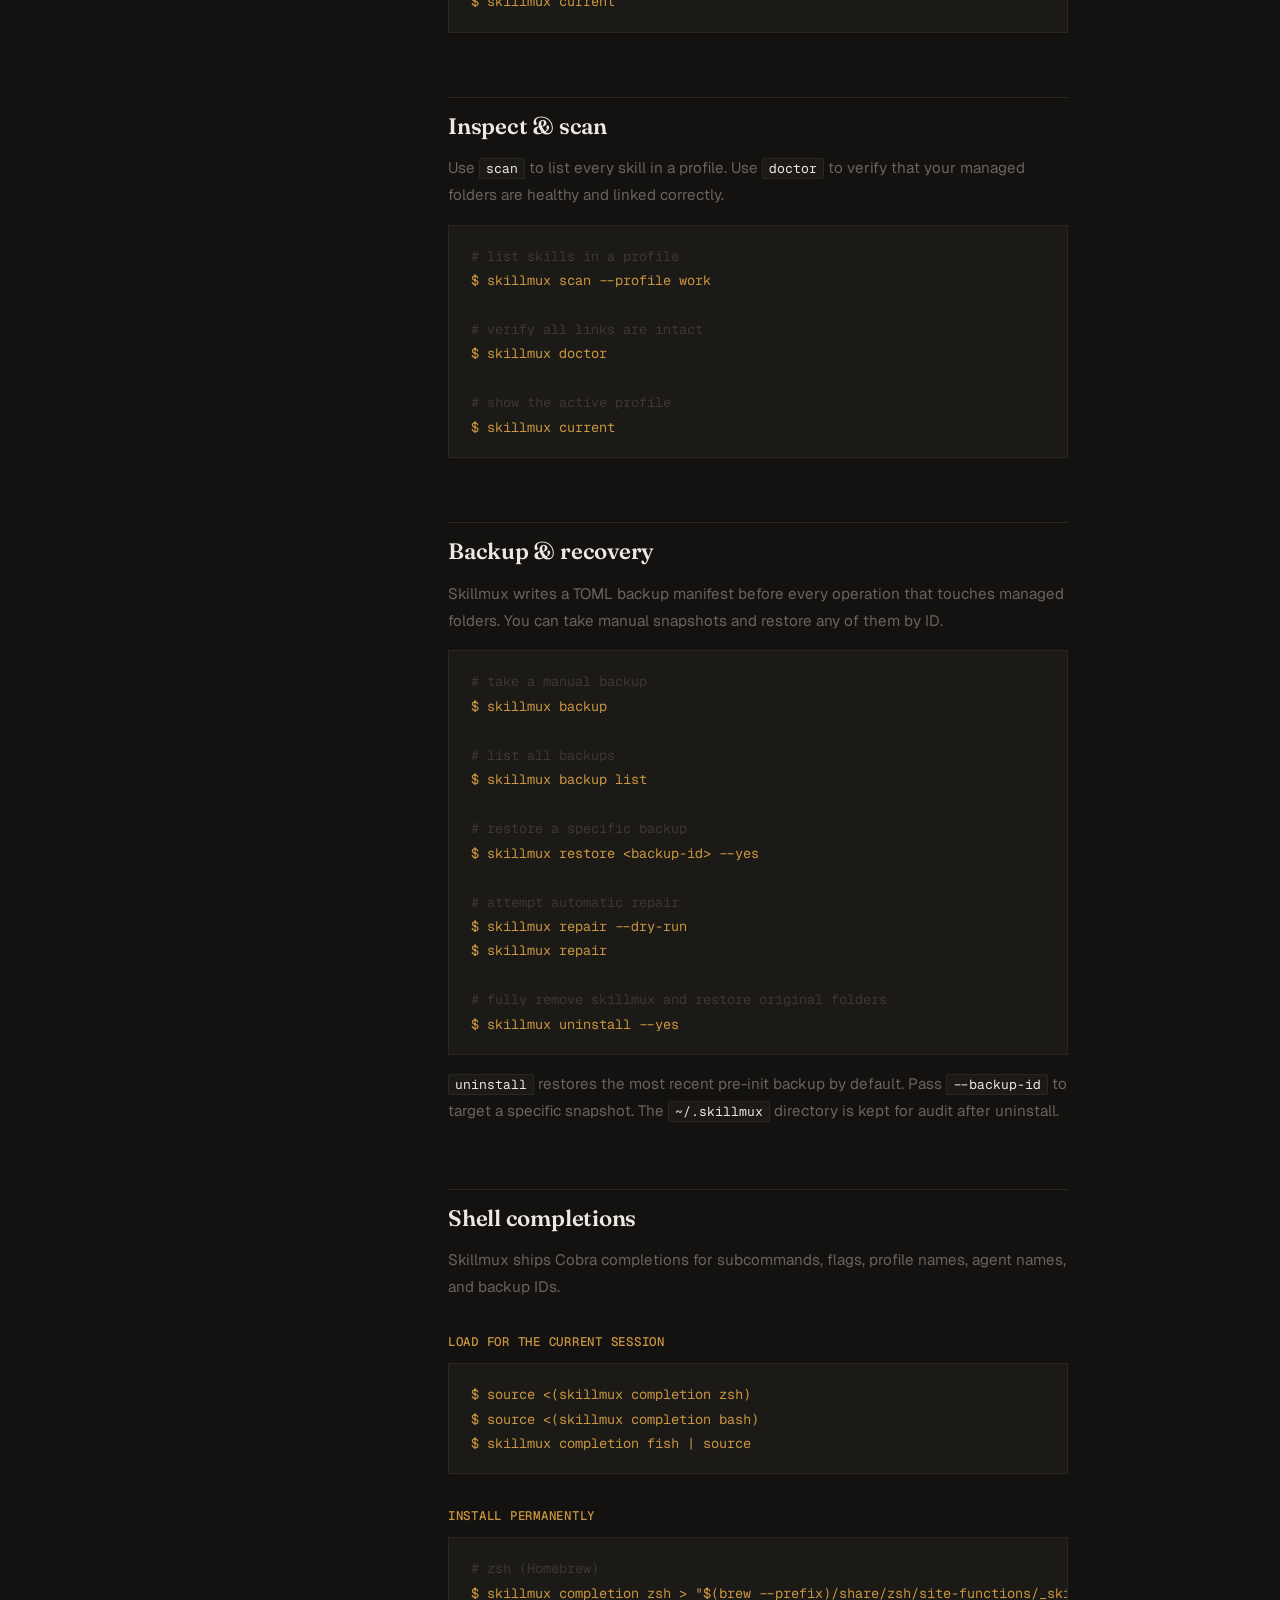
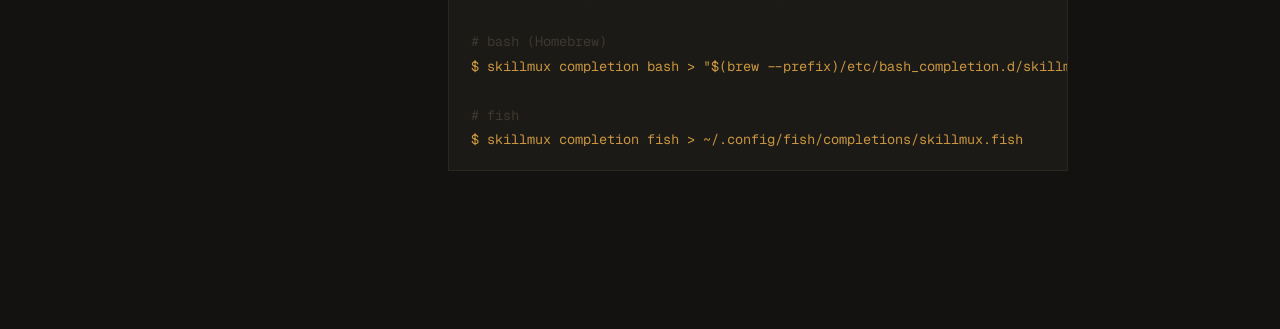
==== commit eab98bc0: "feat: add blog with first post on managing AI coding-agent skills - New /blog/ section with listing " ====
--- a/docs/docs.html
+++ b/docs/docs.html
@@ -53,24 +53,11 @@
 
     .docs-layout {
       display: grid;
-      grid-template-columns: 200px 1fr;
+      grid-template-columns: 200px minmax(0, 1fr);
       gap: 64px;
-      max-width: var(--max-w);
+      width: min(100%, var(--max-w));
       margin: 0 auto;
       padding: 0 24px;
-    }
-
-    @media (max-width: 680px) {
-      .docs-layout {
-        grid-template-columns: 1fr;
-        gap: 0;
-      }
-      .docs-sidebar {
-        position: static;
-        border-bottom: 1px solid var(--border);
-        padding: 24px 0;
-        margin-bottom: 48px;
-      }
     }
 
     /* ─── Sidebar ─── */
@@ -79,6 +66,7 @@
       position: sticky;
       top: 40px;
       align-self: start;
+      min-width: 0;
       padding-top: 56px;
     }
 
@@ -119,7 +107,9 @@
 
     .docs-content {
       padding: 56px 0 96px;
+      width: 100%;
       max-width: 620px;
+      min-width: 0;
     }
 
     .docs-content h1 {
@@ -201,6 +191,7 @@
       border: 1px solid var(--border);
       padding: 18px 22px;
       margin-bottom: 16px;
+      max-width: 100%;
       overflow-x: auto;
     }
 
@@ -228,6 +219,7 @@
       padding: 1px 6px;
       border: 1px solid var(--border);
       border-radius: 2px;
+      overflow-wrap: anywhere;
     }
 
     .callout {
@@ -247,9 +239,77 @@
 
     /* ─── Header override for wider layout ─── */
     .docs-header-wrap {
-      max-width: var(--max-w);
+      width: min(100%, var(--max-w));
       margin: 0 auto;
       padding: 0 24px;
+    }
+
+    @media (max-width: 680px) {
+      .docs-header-wrap,
+      .docs-layout {
+        padding-left: 18px;
+        padding-right: 18px;
+      }
+
+      .docs-layout {
+        grid-template-columns: minmax(0, 1fr);
+        gap: 0;
+      }
+
+      .docs-sidebar {
+        position: static;
+        top: auto;
+        width: 100%;
+        border-bottom: 1px solid var(--border);
+        padding: 22px 0 24px;
+        margin-bottom: 0;
+      }
+
+      .sidebar-section {
+        margin-bottom: 18px;
+      }
+
+      .sidebar-section:last-child {
+        margin-bottom: 0;
+      }
+
+      .sidebar-links {
+        display: grid;
+        grid-template-columns: minmax(0, 1fr);
+        gap: 6px;
+      }
+
+      .sidebar-links a {
+        min-width: 0;
+        padding: 4px 0;
+        overflow-wrap: anywhere;
+      }
+
+      .docs-content {
+        max-width: none;
+        padding: 40px 0 72px;
+      }
+
+      .docs-content h1 {
+        font-size: 1.9rem;
+        overflow-wrap: anywhere;
+      }
+
+      .docs-content .lead {
+        margin-bottom: 40px;
+      }
+
+      .docs-section {
+        margin-bottom: 48px;
+      }
+
+      .code-block {
+        padding: 14px 16px;
+      }
+
+      .code-block pre {
+        font-size: 0.78rem;
+      }
     }
   </style>
 </head>
@@ -262,6 +322,7 @@
       <nav aria-label="Site navigation">
         <ul class="site-nav">
           <li><a href="docs.html" style="color: var(--accent);">docs</a></li>
+          <li><a href="blog/">blog</a></li>
           <li><a href="https://github.com/boringstackoverflow/skillmux">github</a></li>
           <li>
             <a href="https://github.com/boringstackoverflow/skillmux" class="stars" id="gh-link" aria-label="Star on GitHub">
--- a/docs/style.css
+++ b/docs/style.css
@@ -38,12 +38,14 @@
   line-height: 1.65;
   -webkit-font-smoothing: antialiased;
   -moz-osx-font-smoothing: grayscale;
+  min-width: 0;
+  overflow-x: hidden;
 }
 
 /* ─── Layout ─── */
 
 .wrap {
-  max-width: var(--max-w);
+  width: min(100%, var(--max-w));
   margin: 0 auto;
   padding: 0 24px;
 }
@@ -54,6 +56,7 @@
   display: flex;
   justify-content: space-between;
   align-items: center;
+  gap: 20px;
   padding: 24px 0;
   border-bottom: 1px solid var(--border);
 }
@@ -72,6 +75,8 @@
   display: flex;
   gap: 24px;
   align-items: center;
+  flex-wrap: wrap;
+  justify-content: flex-end;
   list-style: none;
 }
 
@@ -155,13 +160,18 @@
 
 .install-primary {
   display: flex;
-  align-items: center;
+  align-items: flex-start;
   gap: 14px;
   flex-wrap: wrap;
+  min-width: 0;
   margin-bottom: 4px;
 }
 
 .install-cmd {
+  display: block;
+  flex: 1 1 560px;
+  min-width: 0;
+  max-width: 100%;
   font-family: var(--font-mono);
   font-size: 1.15rem;
   font-weight: 400;
@@ -170,6 +180,8 @@
   /* selectable text — no box, no chrome */
   cursor: text;
   user-select: all;
+  overflow-wrap: anywhere;
+  word-break: break-all;
 }
 
 .copy-btn {
@@ -201,9 +213,16 @@
   display: flex;
   align-items: baseline;
   gap: 14px;
+  min-width: 0;
   font-family: var(--font-mono);
   font-size: 0.8rem;
   color: var(--muted);
+  overflow-wrap: anywhere;
+}
+
+.install-alt-row span:last-child {
+  min-width: 0;
+  overflow-wrap: anywhere;
 }
 
 .alt-method {
@@ -277,6 +296,7 @@
   background: var(--surface);
   border: 1px solid var(--border);
   padding: 24px 28px;
+  max-width: 100%;
   margin-bottom: 14px;
   overflow-x: auto;
 }
@@ -321,6 +341,7 @@
 
 .footer-links {
   display: flex;
+  flex-wrap: wrap;
   gap: 24px;
   list-style: none;
 }
@@ -336,9 +357,79 @@
 
 /* ─── Responsive ─── */
 
+@media (max-width: 640px) {
+  .site-header {
+    flex-direction: column;
+    align-items: flex-start;
+  }
+
+  .site-nav {
+    justify-content: flex-start;
+    gap: 16px;
+    width: 100%;
+  }
+}
+
 @media (max-width: 480px) {
-  .hero { padding: 64px 0 56px; }
-  .install-cmd { font-size: 0.9rem; word-break: break-all; }
-  .features, .proof { padding: 56px 0; }
-  .site-footer { flex-direction: column; align-items: flex-start; }
-}
+  .wrap {
+    padding-left: 18px;
+    padding-right: 18px;
+  }
+
+  .site-header {
+    gap: 12px;
+    padding: 20px 0;
+  }
+
+  .site-nav {
+    gap: 12px;
+  }
+
+  .hero {
+    padding: 64px 0 56px;
+  }
+
+  .headline {
+    font-size: 2.35rem;
+    overflow-wrap: anywhere;
+  }
+
+  .subhead {
+    font-size: 0.98rem;
+  }
+
+  .install-cmd {
+    flex-basis: 100%;
+    font-size: 0.88rem;
+    line-height: 1.65;
+  }
+
+  .copy-btn {
+    margin-left: auto;
+  }
+
+  .install-alt-row {
+    display: grid;
+    grid-template-columns: 40px minmax(0, 1fr);
+    align-items: baseline;
+    gap: 10px;
+  }
+
+  .features,
+  .proof {
+    padding: 56px 0;
+  }
+
+  .snippet {
+    padding: 16px 18px;
+  }
+
+  .snippet pre {
+    font-size: 0.78rem;
+  }
+
+  .site-footer {
+    flex-direction: column;
+    align-items: flex-start;
+  }
+}
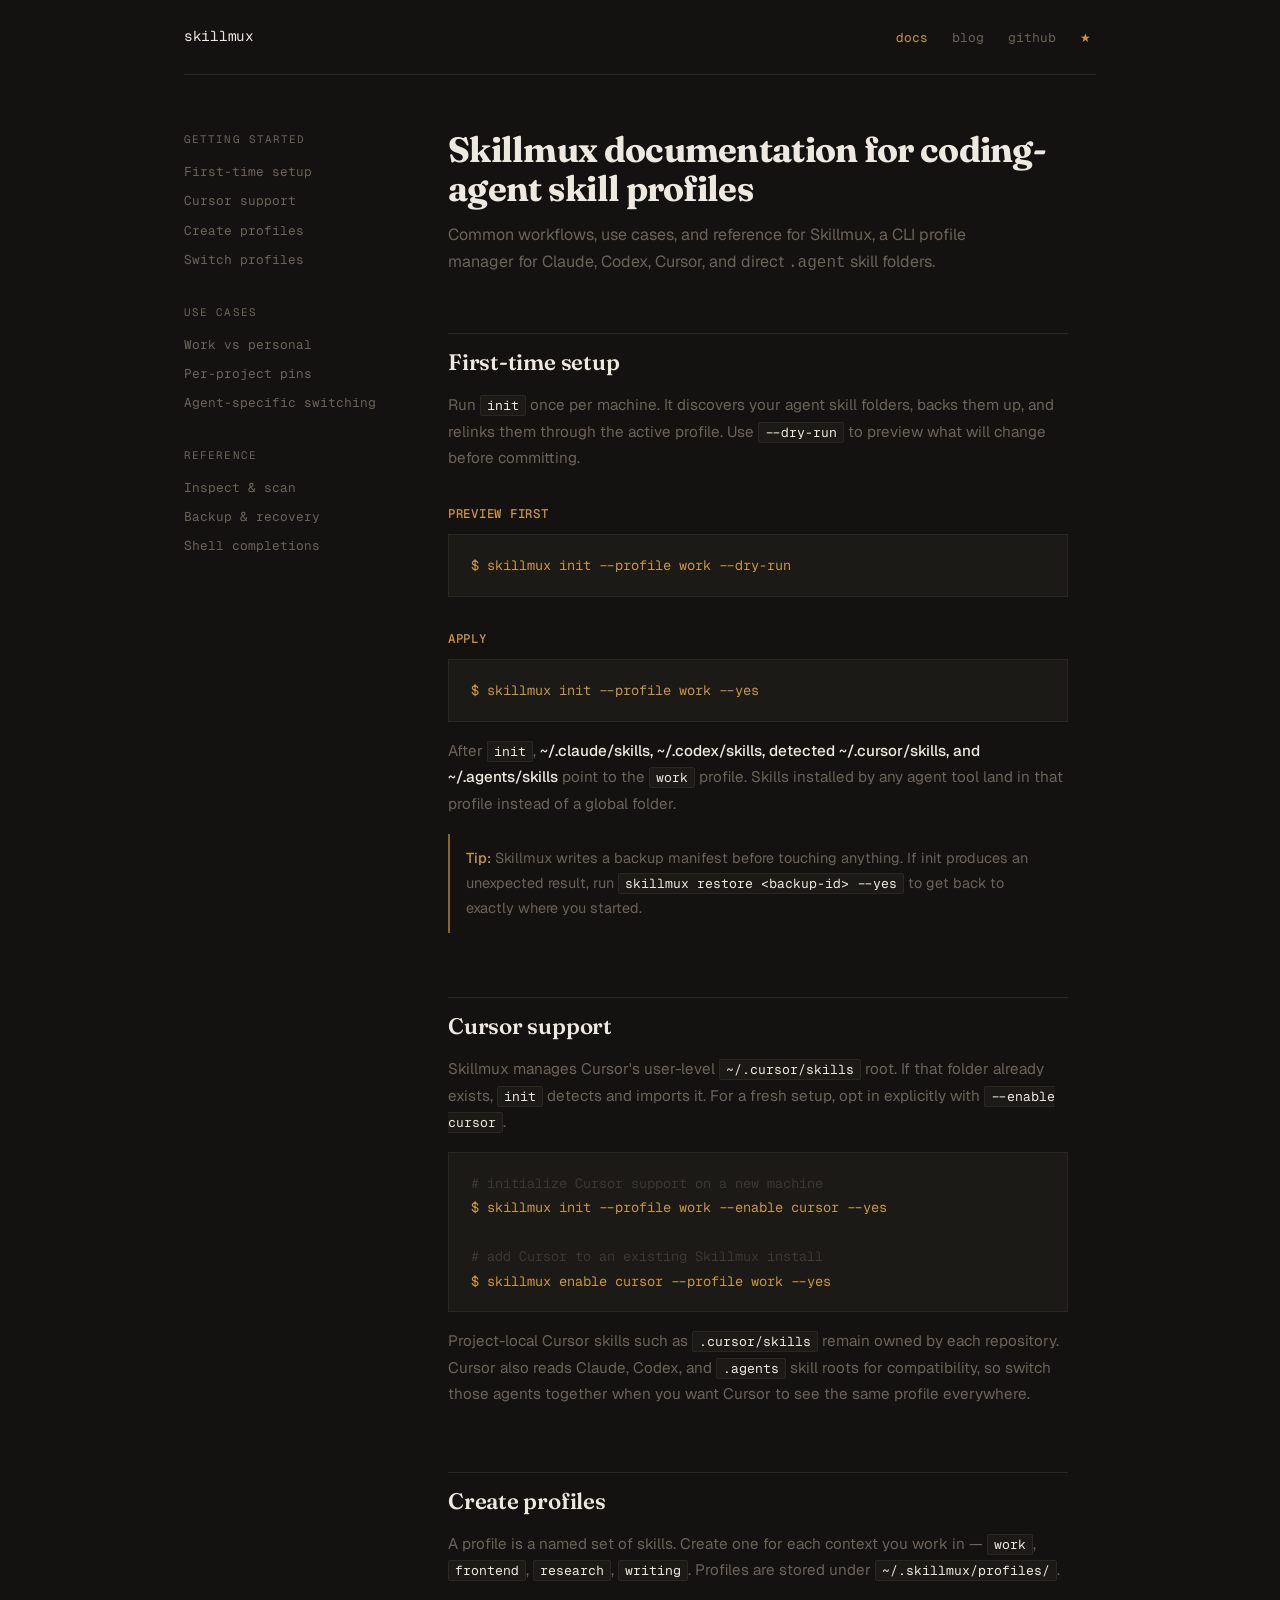
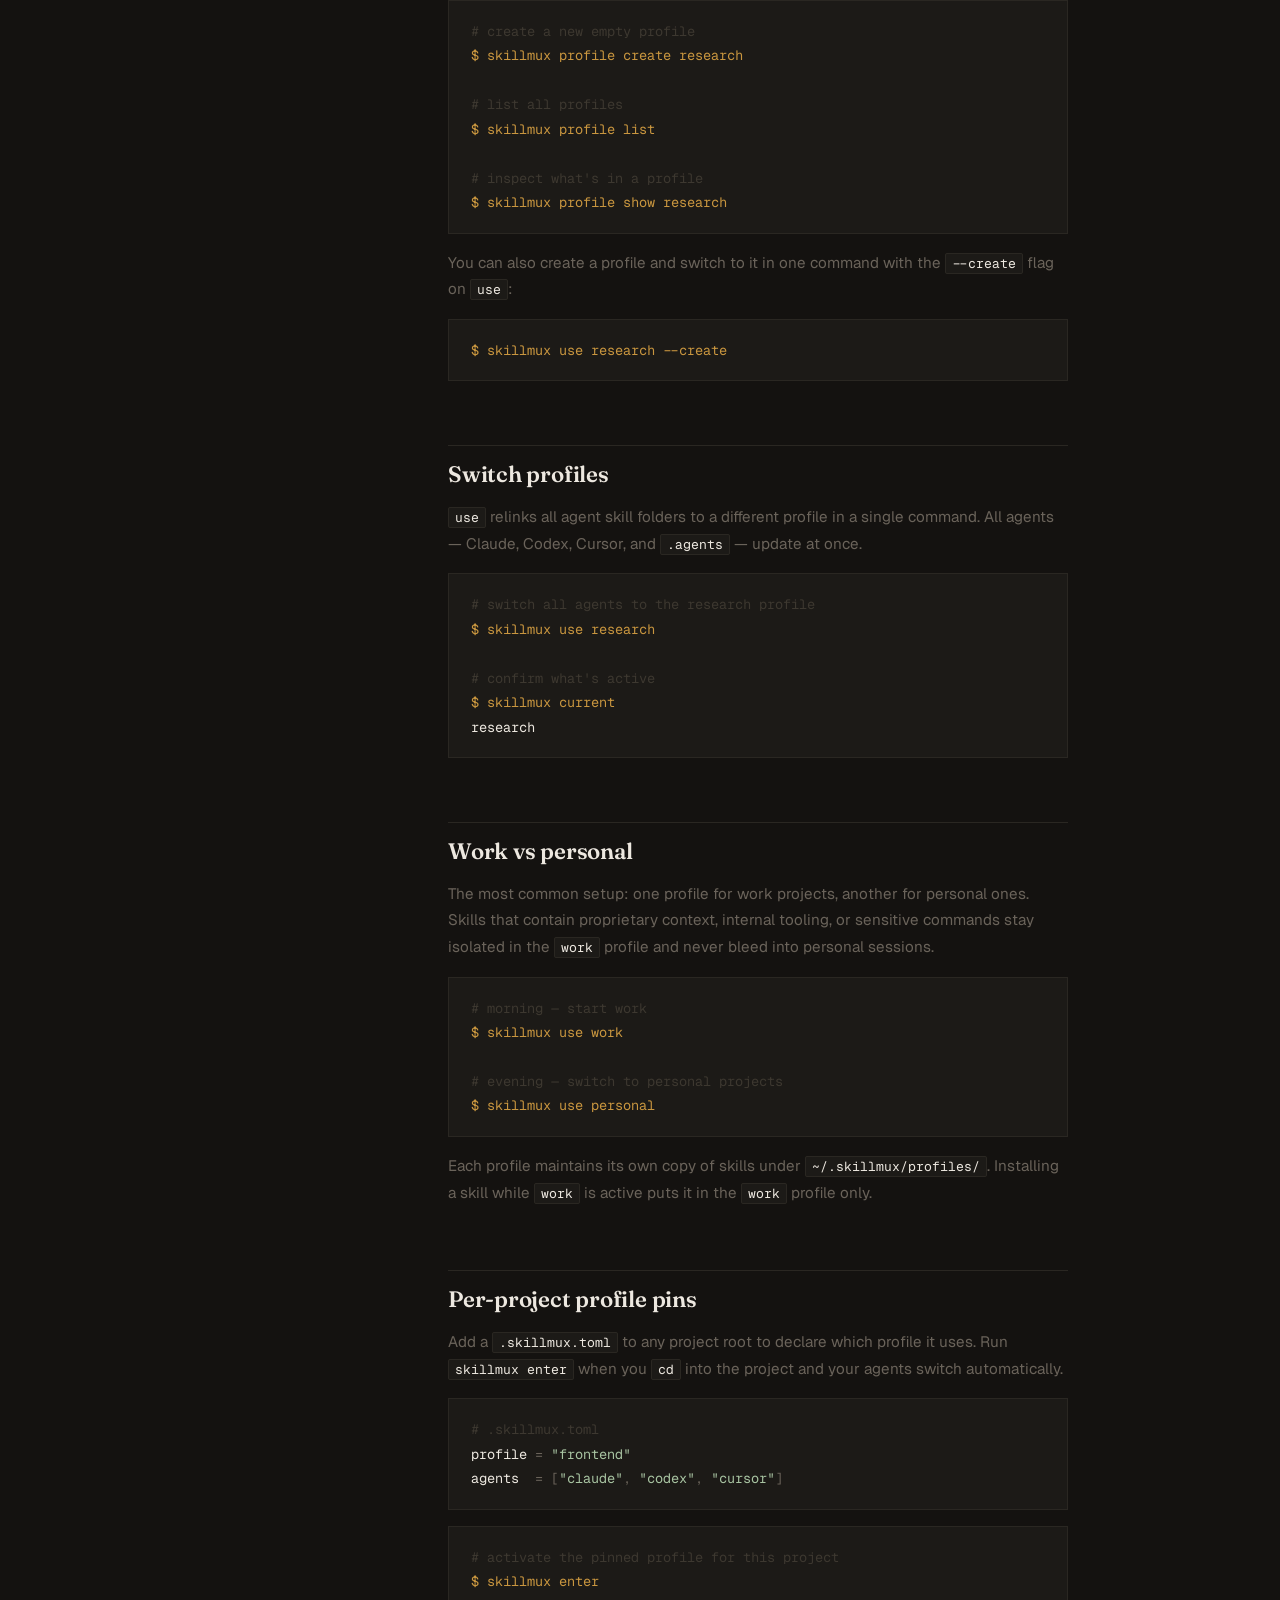
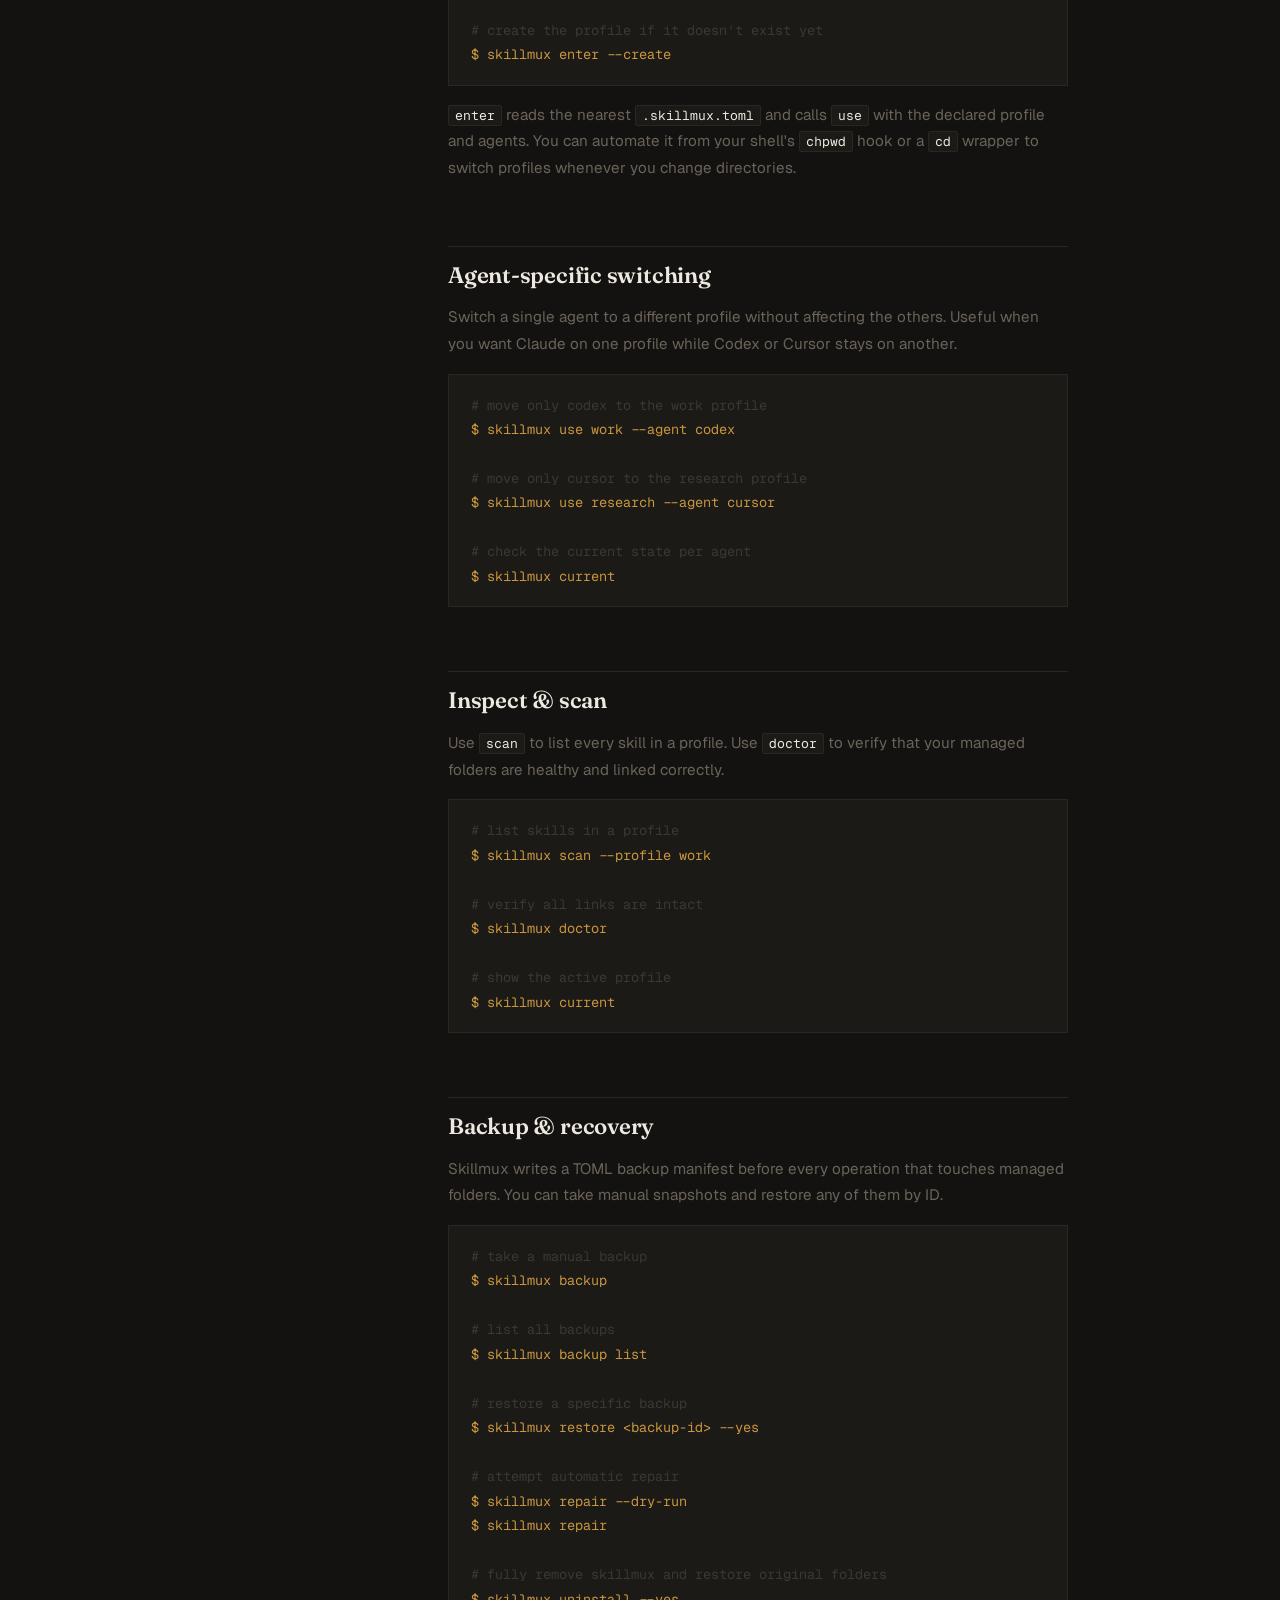
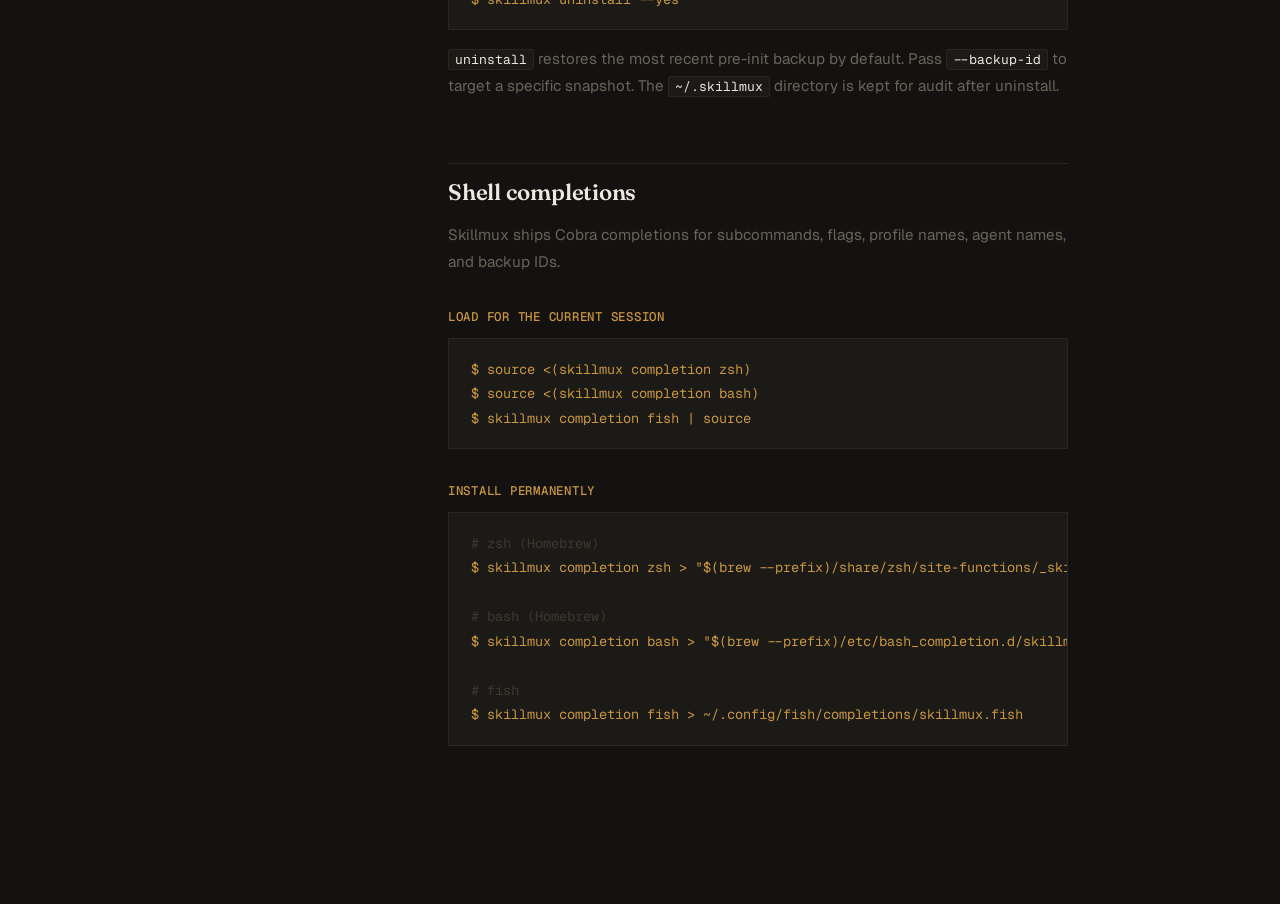
==== commit a88599d7: "Add Cursor skill support" ====
--- a/docs/docs.html
+++ b/docs/docs.html
@@ -3,7 +3,7 @@
 <head>
   <meta charset="UTF-8">
   <meta name="viewport" content="width=device-width, initial-scale=1.0">
-  <meta name="description" content="Skillmux documentation for Claude, Codex, and coding-agent skill profiles. Learn setup, profile switching, per-project pins, backups, and shell completions.">
+  <meta name="description" content="Skillmux documentation for Claude, Codex, Cursor, and coding-agent skill profiles. Learn setup, profile switching, per-project pins, backups, and shell completions.">
   <meta name="robots" content="index,follow">
   <meta name="theme-color" content="#141210">
   <link rel="canonical" href="https://boringstackoverflow.github.io/skillmux/docs.html">
@@ -20,9 +20,9 @@
   <meta property="og:locale" content="en_US">
   <meta name="twitter:card" content="summary_large_image">
   <meta name="twitter:title" content="Skillmux Docs — coding-agent skill profiles">
-  <meta name="twitter:description" content="Common workflows and command reference for managing Claude, Codex, and coding-agent skill profiles.">
+  <meta name="twitter:description" content="Common workflows and command reference for managing Claude, Codex, Cursor, and coding-agent skill profiles.">
   <meta name="twitter:image" content="https://boringstackoverflow.github.io/skillmux/social-card.png">
-  <title>Skillmux Docs — Claude, Codex, and coding-agent skill profiles</title>
+  <title>Skillmux Docs — Claude, Codex, Cursor, and coding-agent skill profiles</title>
   <link rel="icon" href="favicon.svg" type="image/svg+xml">
   <link rel="manifest" href="site.webmanifest">
   <link rel="preconnect" href="https://fonts.googleapis.com">
@@ -33,7 +33,7 @@
     "@context": "https://schema.org",
     "@type": "TechArticle",
     "headline": "Skillmux documentation for coding-agent skill profiles",
-    "description": "Common workflows and command reference for managing Claude, Codex, and coding-agent skill profiles with Skillmux.",
+    "description": "Common workflows and command reference for managing Claude, Codex, Cursor, and coding-agent skill profiles with Skillmux.",
     "url": "https://boringstackoverflow.github.io/skillmux/docs.html",
     "about": "Skill profile management for coding agents",
     "author": {
@@ -345,6 +345,7 @@
         <p class="sidebar-heading">Getting started</p>
         <ul class="sidebar-links">
           <li><a href="#first-time-setup">First-time setup</a></li>
+          <li><a href="#cursor-support">Cursor support</a></li>
           <li><a href="#create-profiles">Create profiles</a></li>
           <li><a href="#switch-profiles">Switch profiles</a></li>
         </ul>
@@ -376,7 +377,7 @@
       <h1>Skillmux documentation for coding-agent skill profiles</h1>
       <p class="lead">
         Common workflows, use cases, and reference for Skillmux, a CLI profile
-        manager for Claude, Codex, and direct <code>.agent</code> skill folders.
+        manager for Claude, Codex, Cursor, and direct <code>.agent</code> skill folders.
       </p>
 
       <!-- ─── First-time setup ─── -->
@@ -399,7 +400,7 @@
         </div>
 
         <p>
-          After <code>init</code>, <strong>~/.claude/skills, ~/.codex/skills, and ~/.agents/skills</strong>
+          After <code>init</code>, <strong>~/.claude/skills, ~/.codex/skills, detected ~/.cursor/skills, and ~/.agents/skills</strong>
           point to the <code>work</code> profile. Skills installed by any agent tool
           land in that profile instead of a global folder.
         </p>
@@ -411,6 +412,31 @@
         </div>
       </section>
 
+      <!-- ─── Cursor support ─── -->
+      <section class="docs-section" id="cursor-support">
+        <h2>Cursor support</h2>
+        <p>
+          Skillmux manages Cursor's user-level <code>~/.cursor/skills</code> root.
+          If that folder already exists, <code>init</code> detects and imports it.
+          For a fresh setup, opt in explicitly with <code>--enable cursor</code>.
+        </p>
+
+        <div class="code-block"><pre>
+<span class="c"># initialize Cursor support on a new machine</span>
+<span class="v">$ skillmux init --profile work --enable cursor --yes</span>
+
+<span class="c"># add Cursor to an existing Skillmux install</span>
+<span class="v">$ skillmux enable cursor --profile work --yes</span></pre>
+        </div>
+
+        <p>
+          Project-local Cursor skills such as <code>.cursor/skills</code> remain
+          owned by each repository. Cursor also reads Claude, Codex, and
+          <code>.agents</code> skill roots for compatibility, so switch those agents
+          together when you want Cursor to see the same profile everywhere.
+        </p>
+      </section>
+
       <!-- ─── Create profiles ─── -->
       <section class="docs-section" id="create-profiles">
         <h2>Create profiles</h2>
@@ -446,7 +472,7 @@
         <h2>Switch profiles</h2>
         <p>
           <code>use</code> relinks all agent skill folders to a different profile in a
-          single command. All agents — Claude, Codex, and <code>.agents</code> — update at once.
+          single command. All agents — Claude, Codex, Cursor, and <code>.agents</code> — update at once.
         </p>
 
         <div class="code-block"><pre>
@@ -494,7 +520,7 @@
         <div class="code-block"><pre>
 <span class="c"># .skillmux.toml</span>
 <span class="k">profile</span> = <span class="s">"frontend"</span>
-<span class="k">agents</span>  = [<span class="s">"claude"</span>, <span class="s">"codex"</span>]</pre>
+<span class="k">agents</span>  = [<span class="s">"claude"</span>, <span class="s">"codex"</span>, <span class="s">"cursor"</span>]</pre>
         </div>
 
         <div class="code-block"><pre>
@@ -518,12 +544,15 @@
         <h2>Agent-specific switching</h2>
         <p>
           Switch a single agent to a different profile without affecting the others.
-          Useful when you want Claude on one profile while Codex stays on another.
+          Useful when you want Claude on one profile while Codex or Cursor stays on another.
         </p>
 
         <div class="code-block"><pre>
 <span class="c"># move only codex to the work profile</span>
 <span class="v">$ skillmux use work --agent codex</span>
+
+<span class="c"># move only cursor to the research profile</span>
+<span class="v">$ skillmux use research --agent cursor</span>
 
 <span class="c"># check the current state per agent</span>
 <span class="v">$ skillmux current</span></pre>
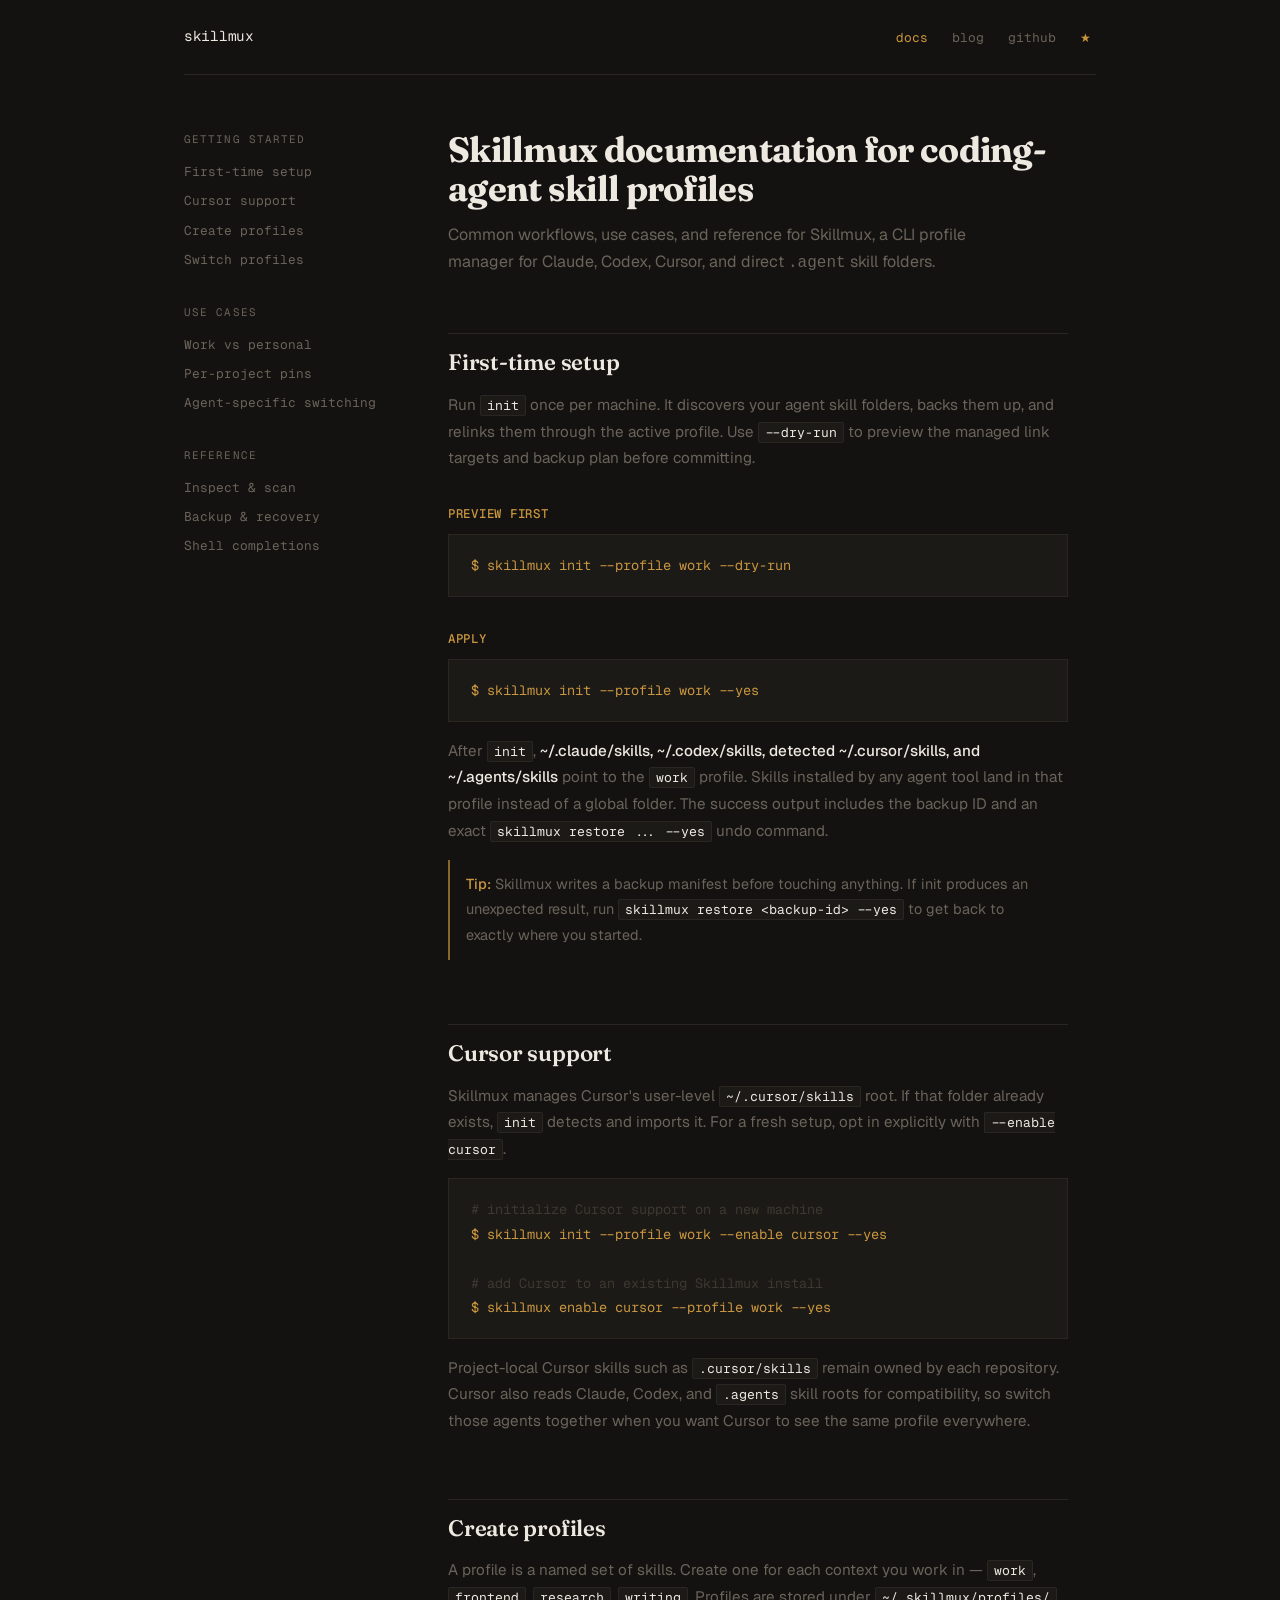
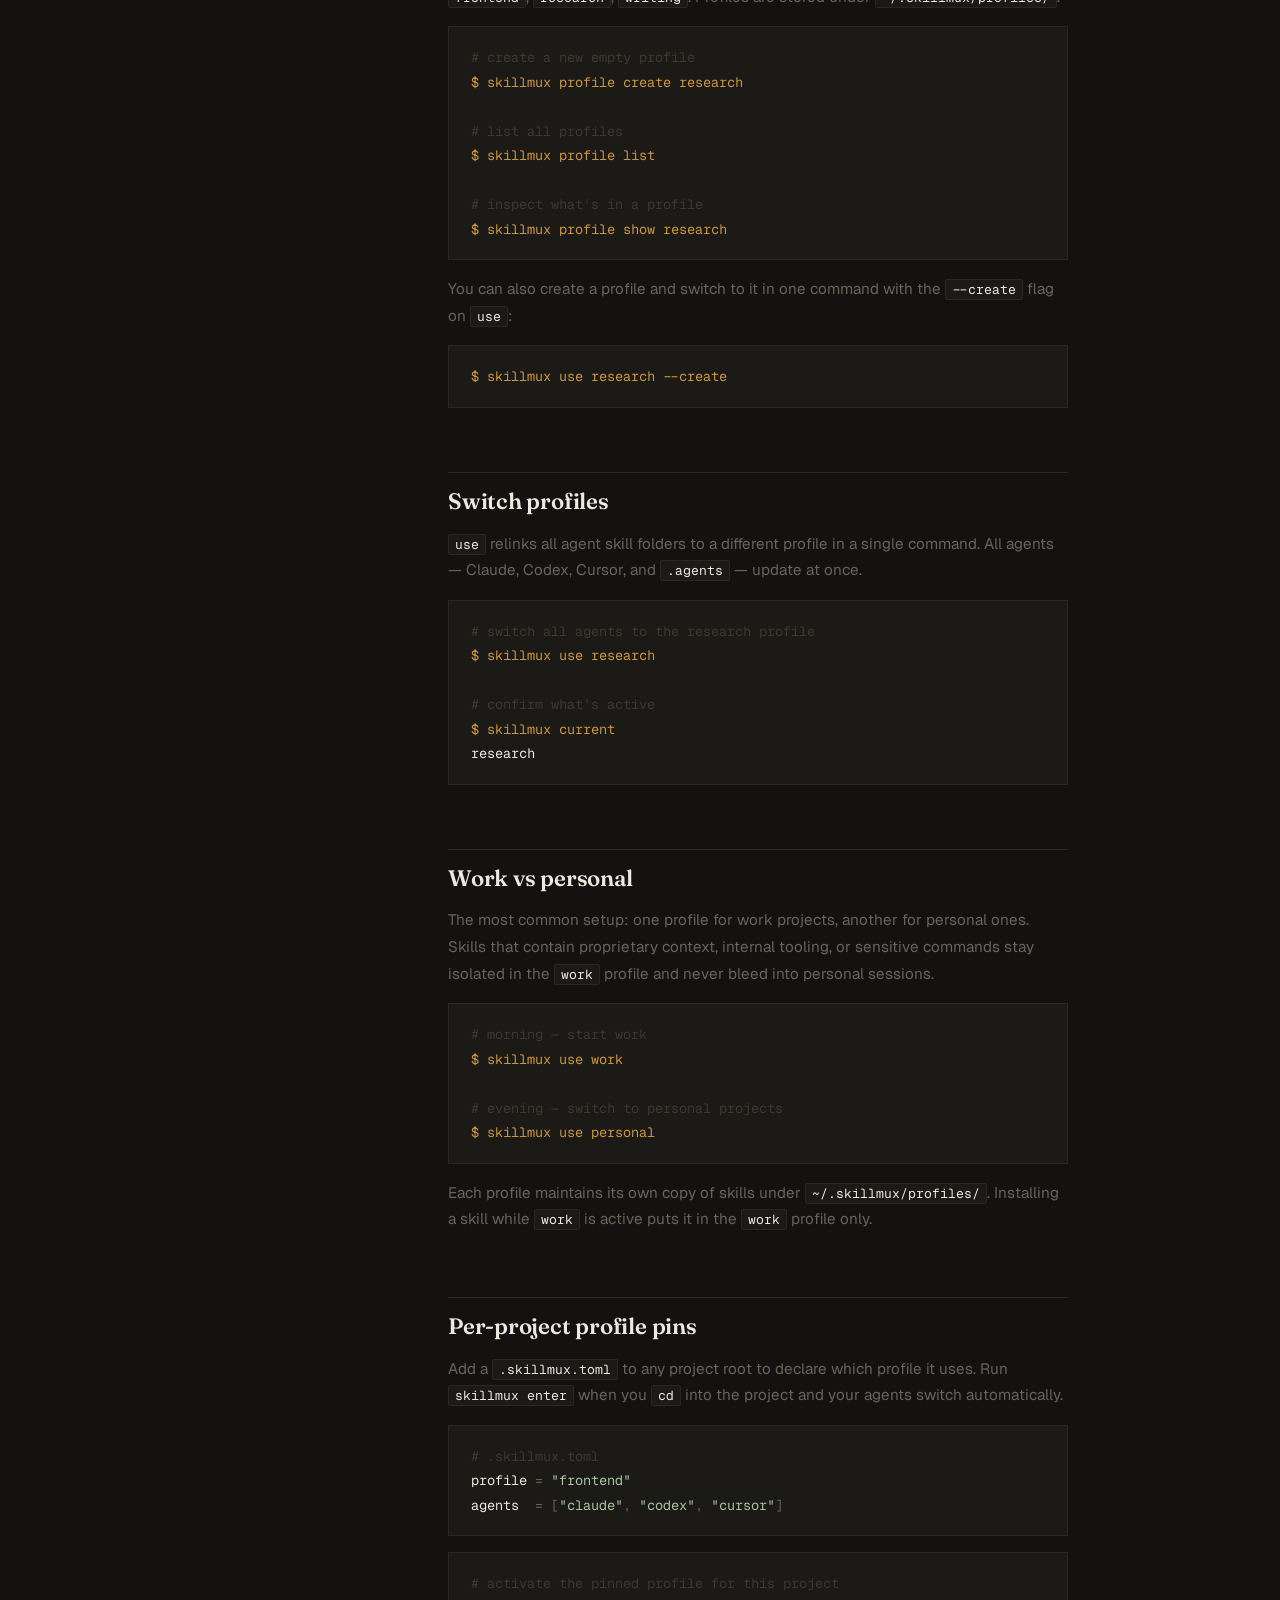
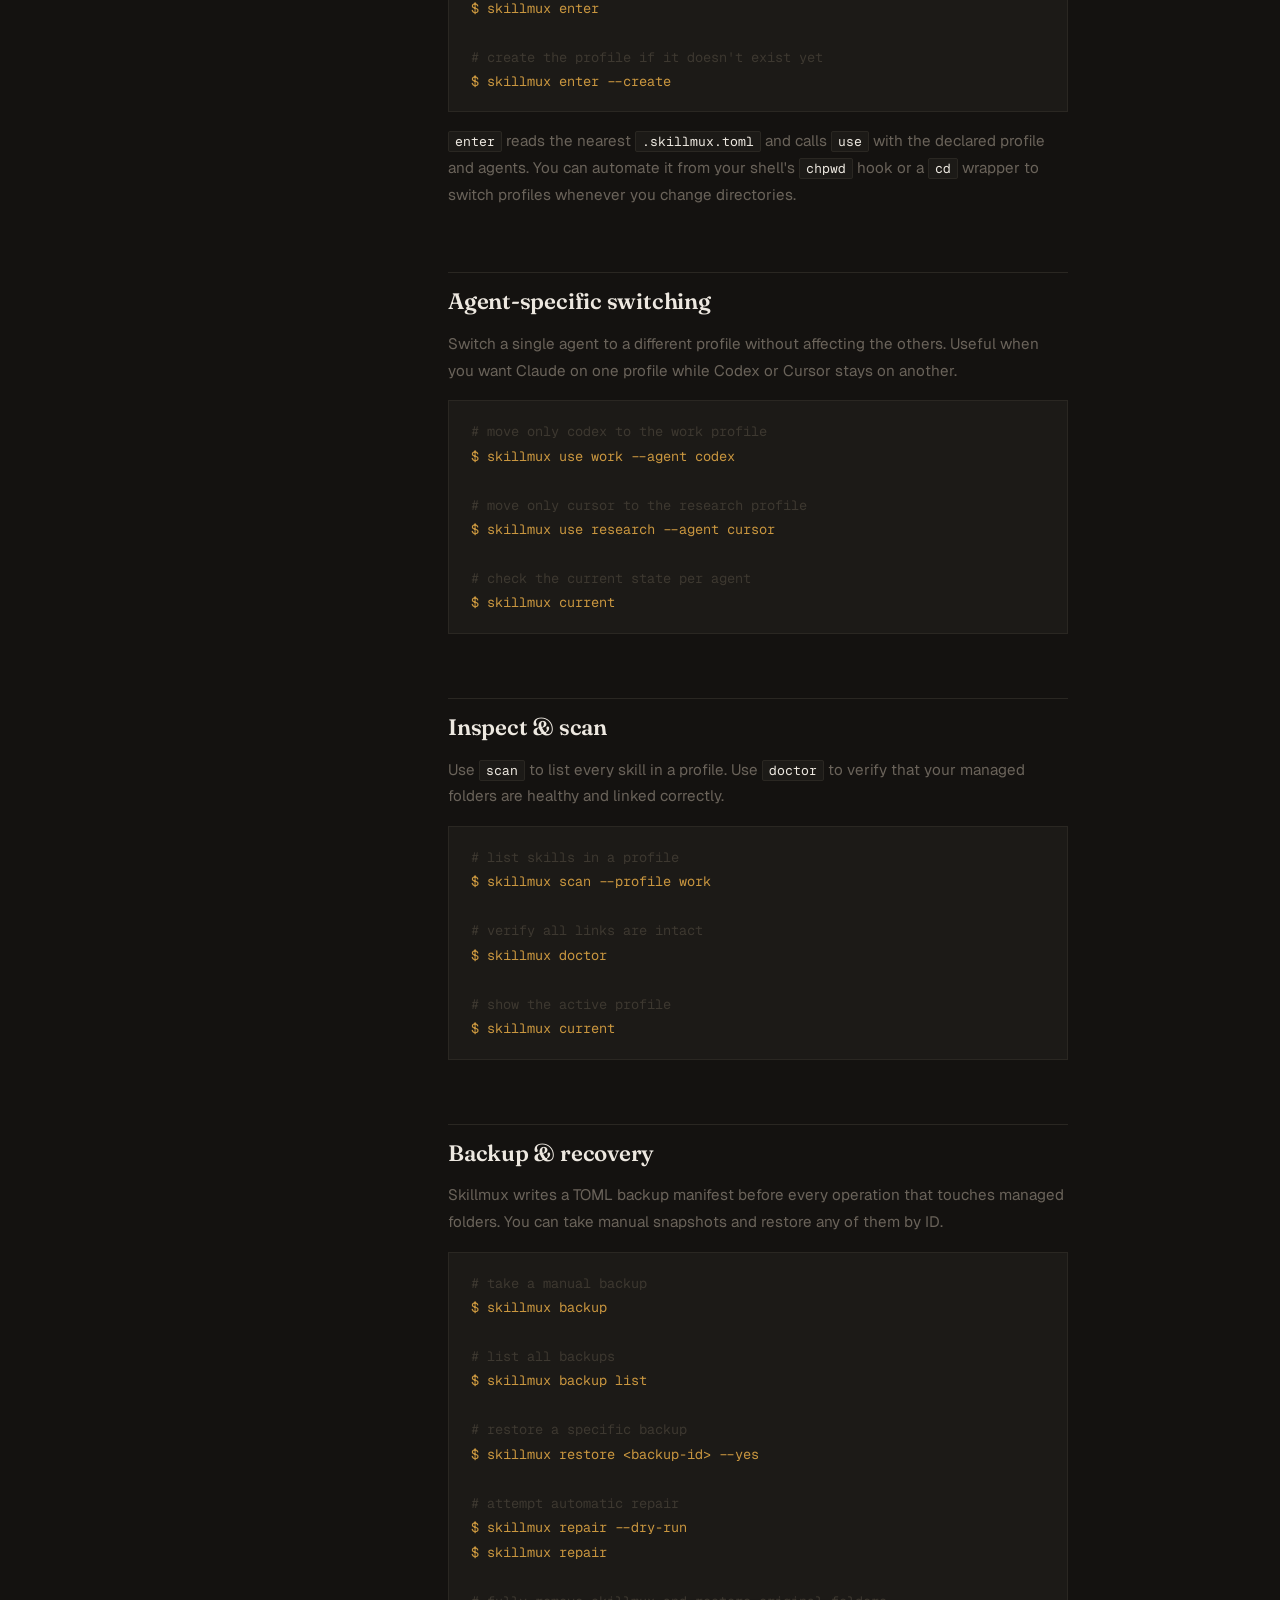
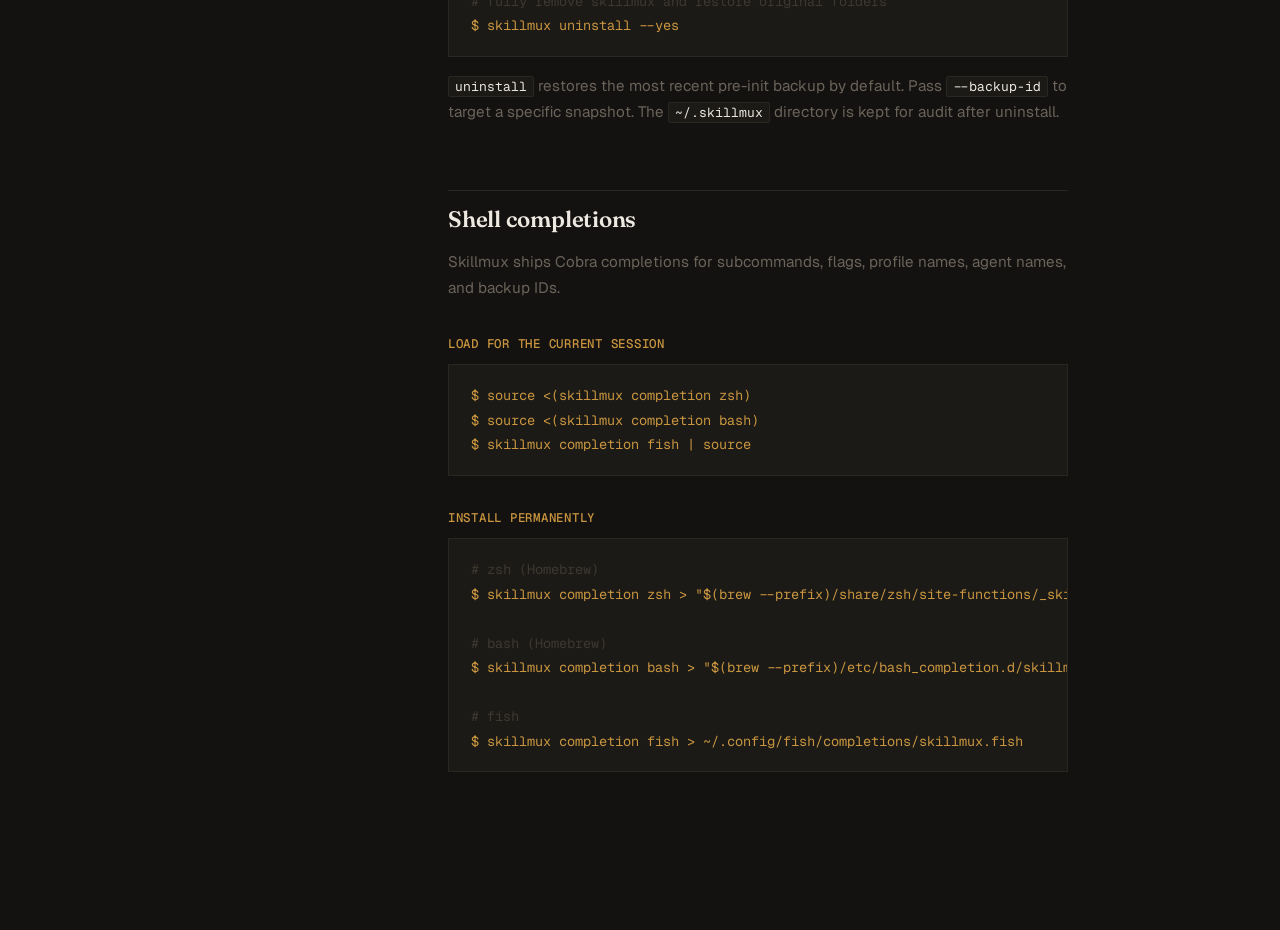
==== commit 919a4aa7: "Add experimental cloud sync client" ====
--- a/docs/docs.html
+++ b/docs/docs.html
@@ -386,7 +386,7 @@
         <p>
           Run <code>init</code> once per machine. It discovers your agent skill folders,
           backs them up, and relinks them through the active profile. Use <code>--dry-run</code>
-          to preview what will change before committing.
+          to preview the managed link targets and backup plan before committing.
         </p>
 
         <h3>Preview first</h3>
@@ -402,7 +402,8 @@
         <p>
           After <code>init</code>, <strong>~/.claude/skills, ~/.codex/skills, detected ~/.cursor/skills, and ~/.agents/skills</strong>
           point to the <code>work</code> profile. Skills installed by any agent tool
-          land in that profile instead of a global folder.
+          land in that profile instead of a global folder. The success output includes
+          the backup ID and an exact <code>skillmux restore ... --yes</code> undo command.
         </p>
 
         <div class="callout tip">
